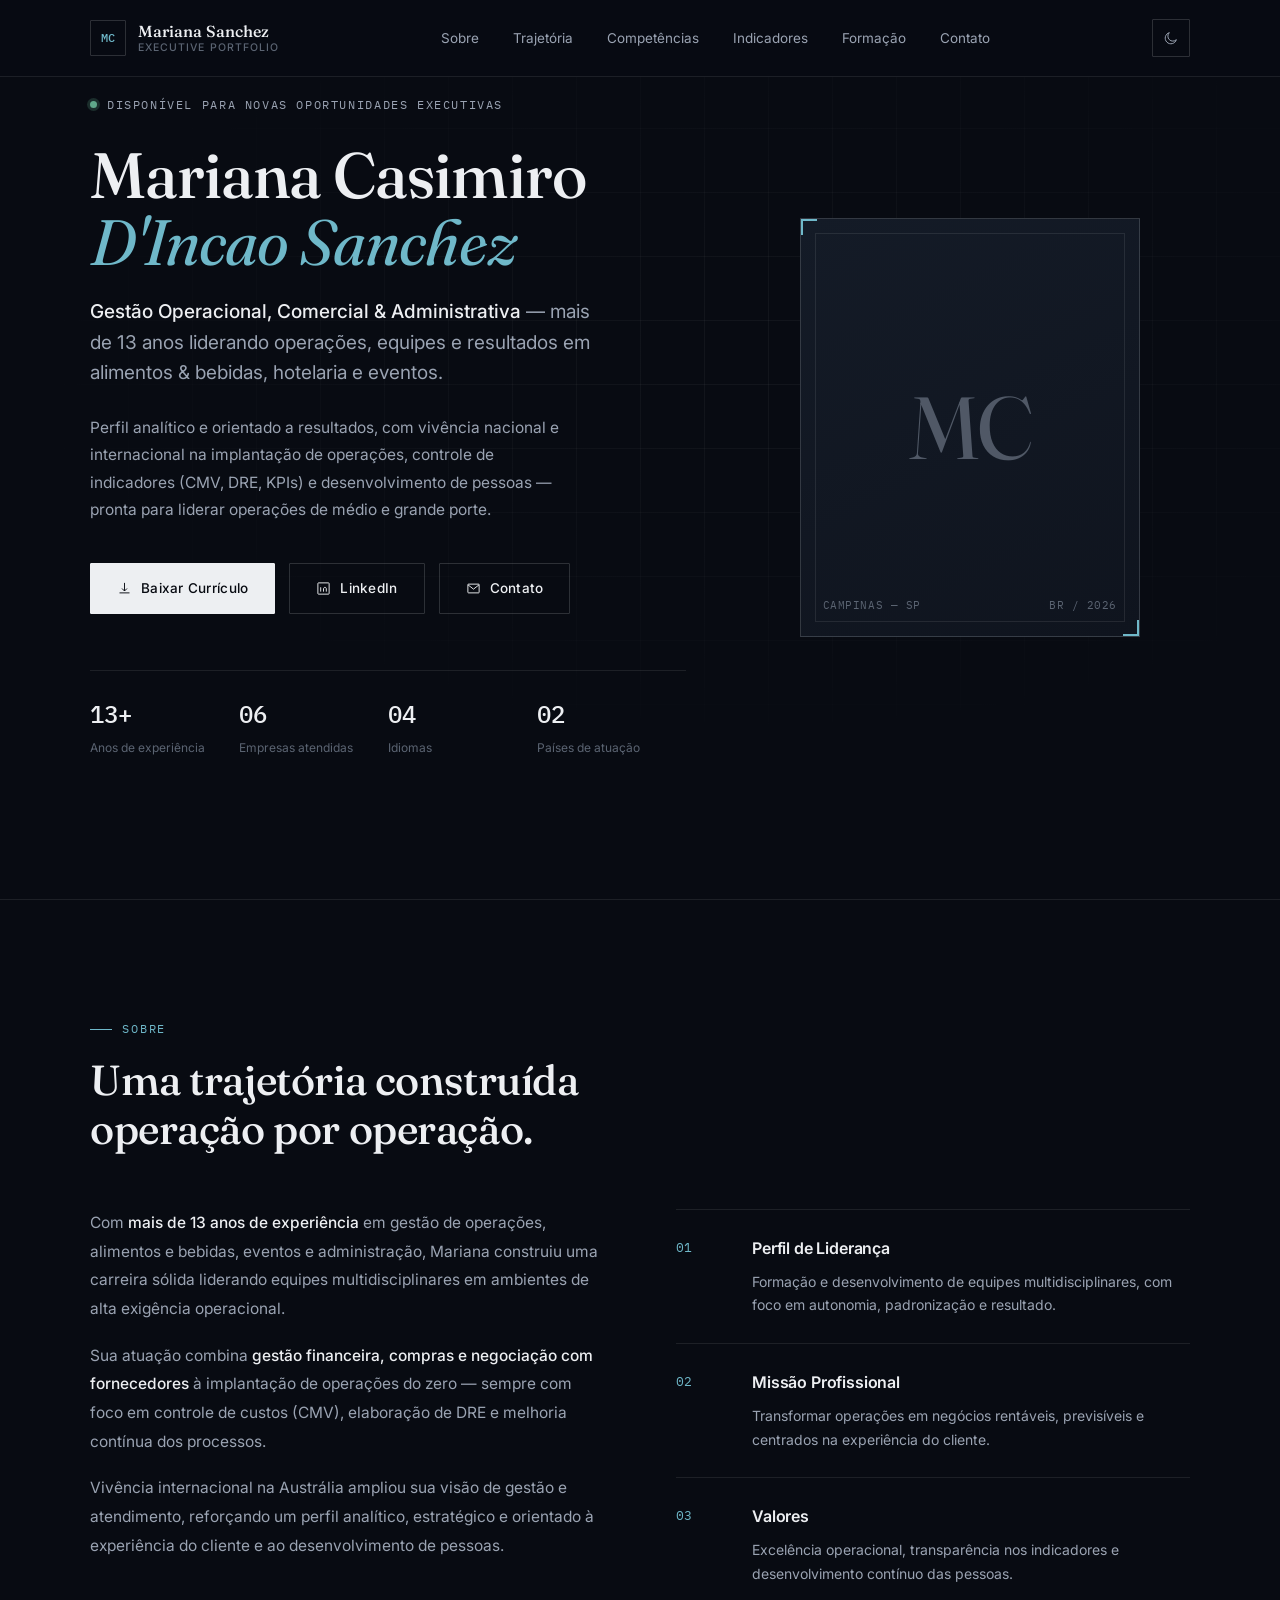
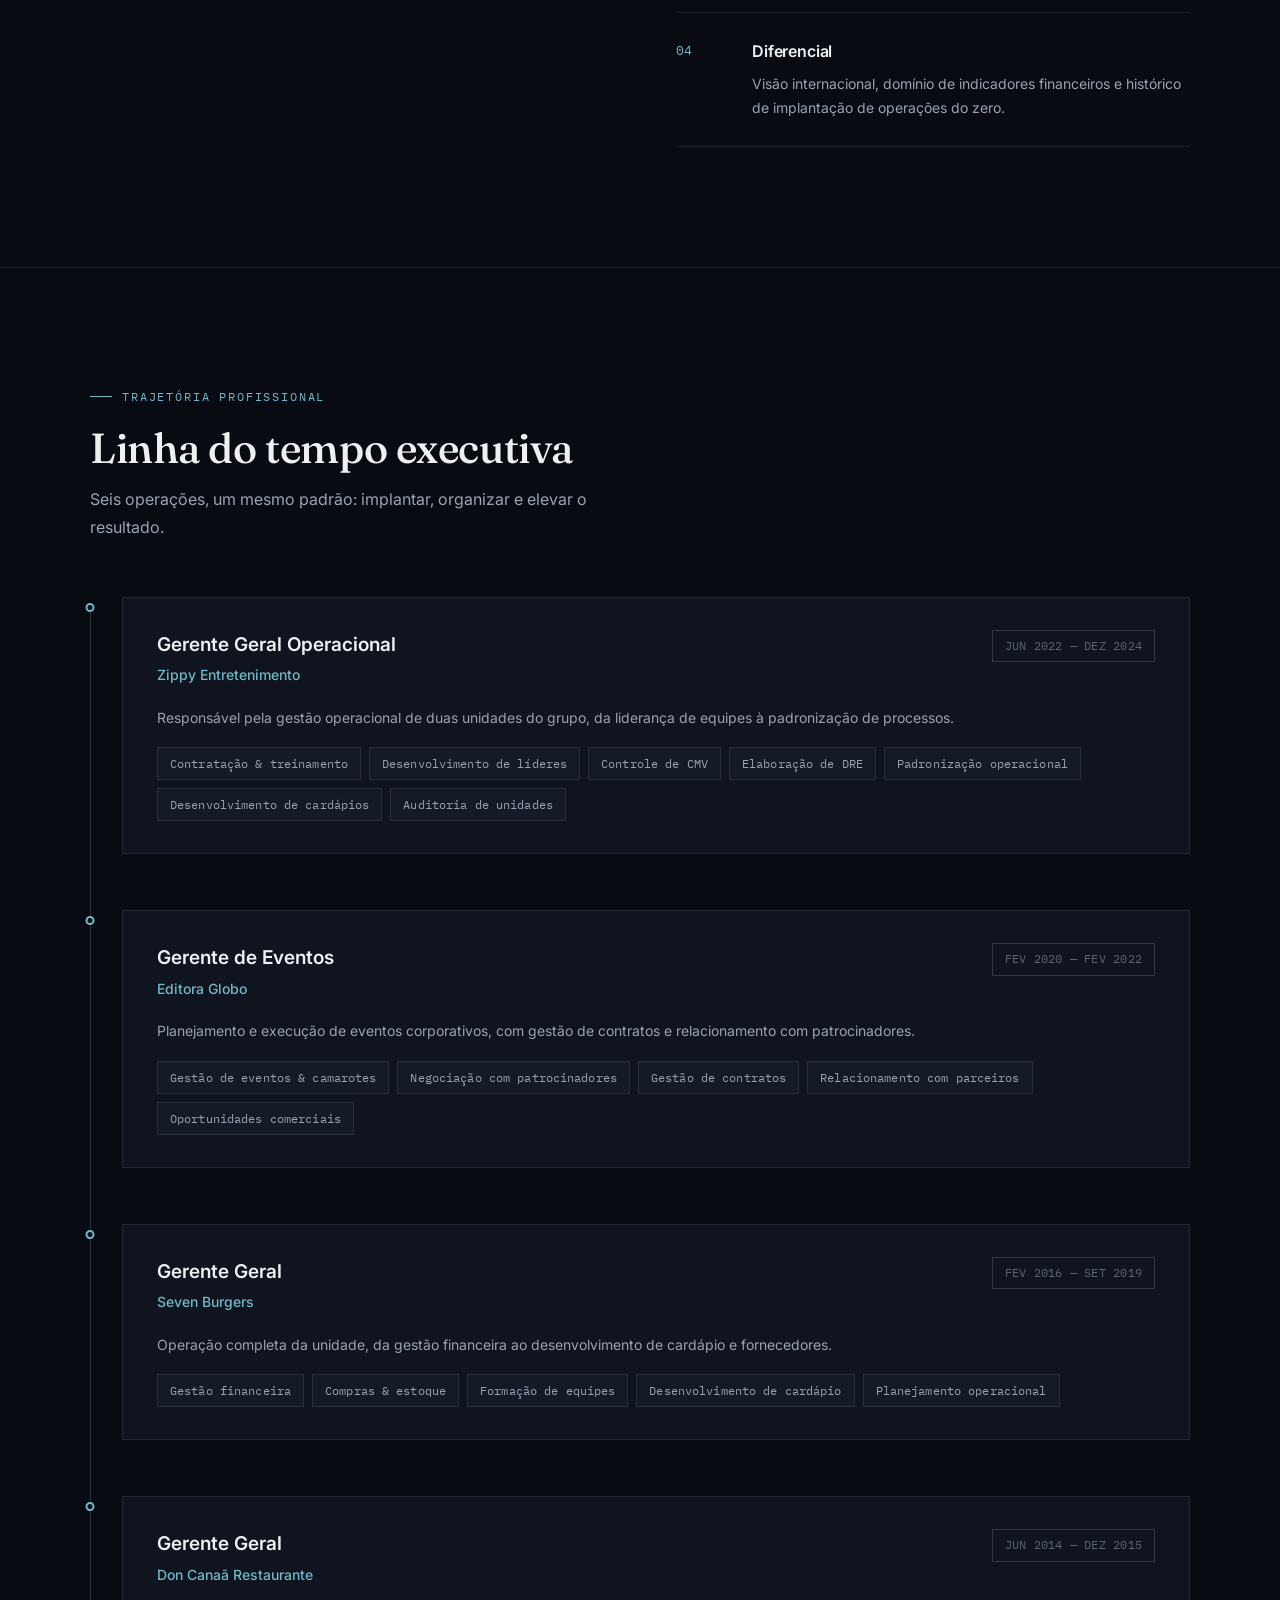
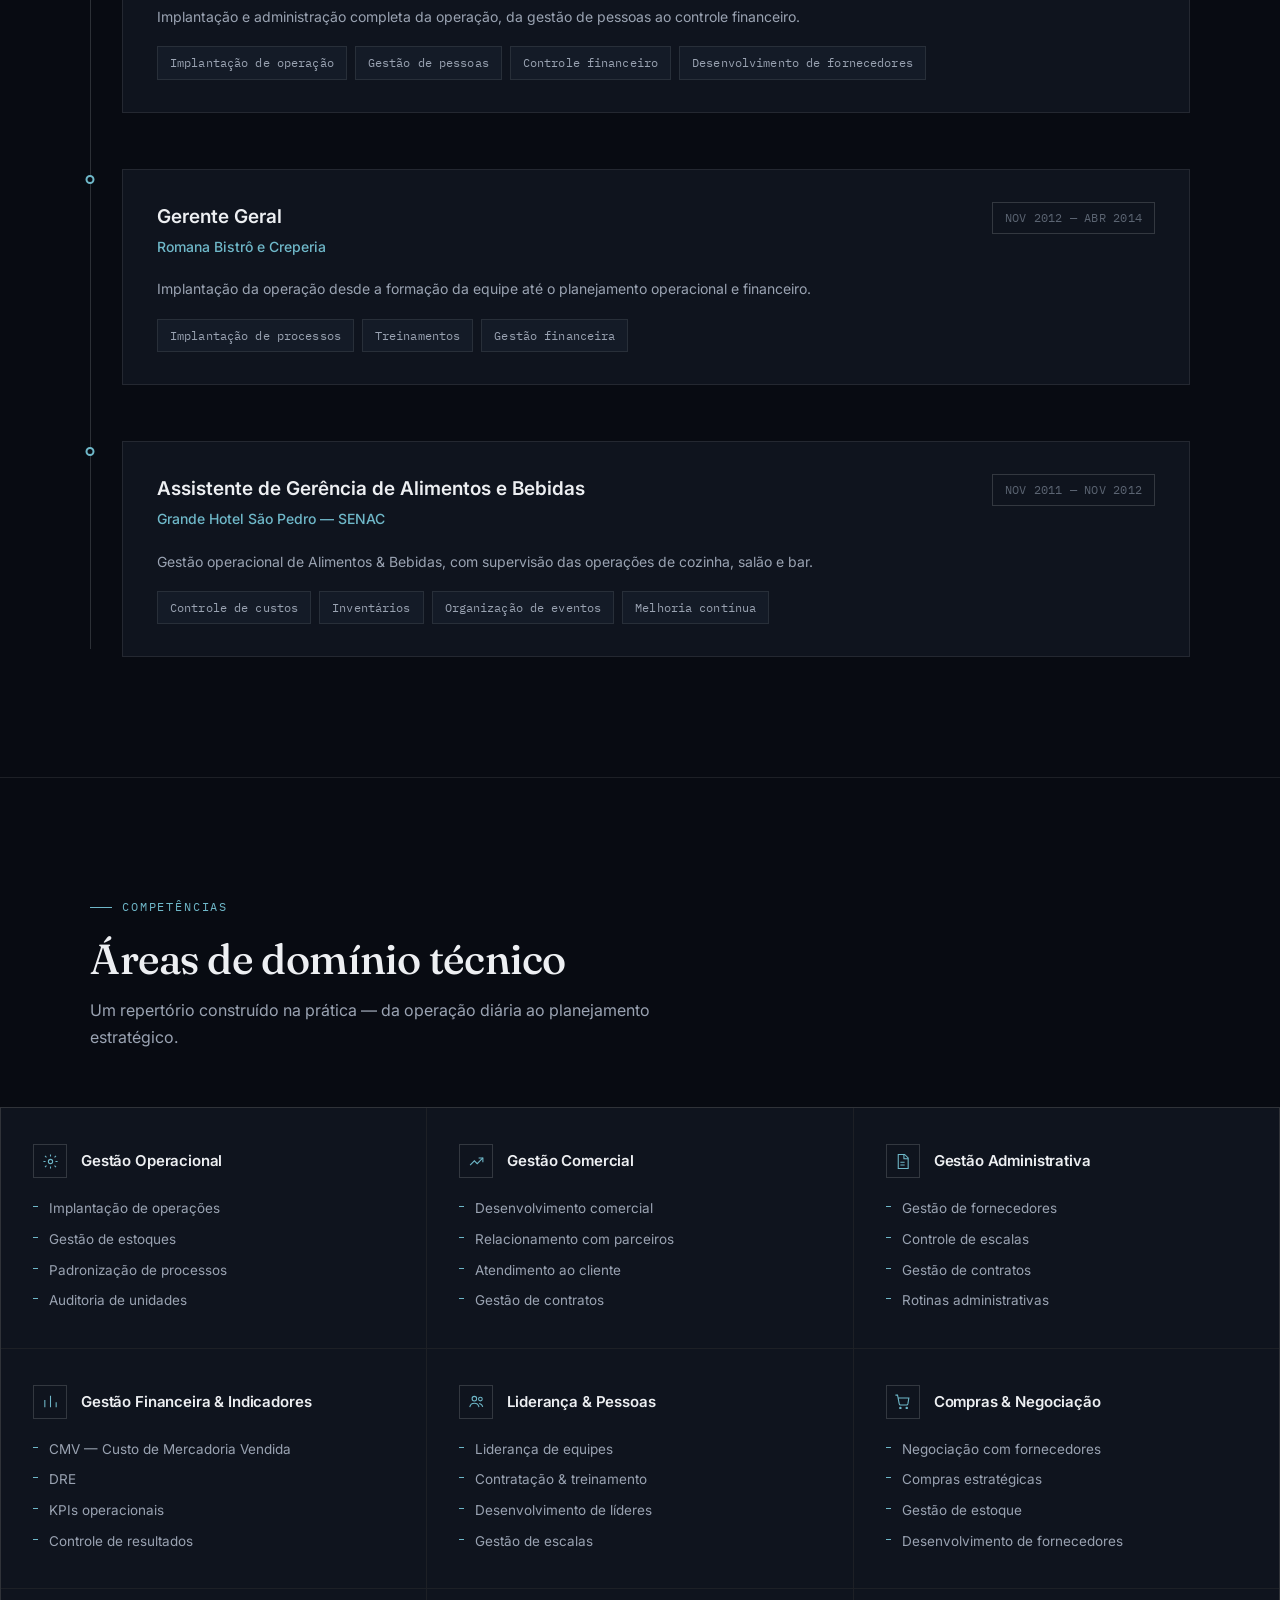
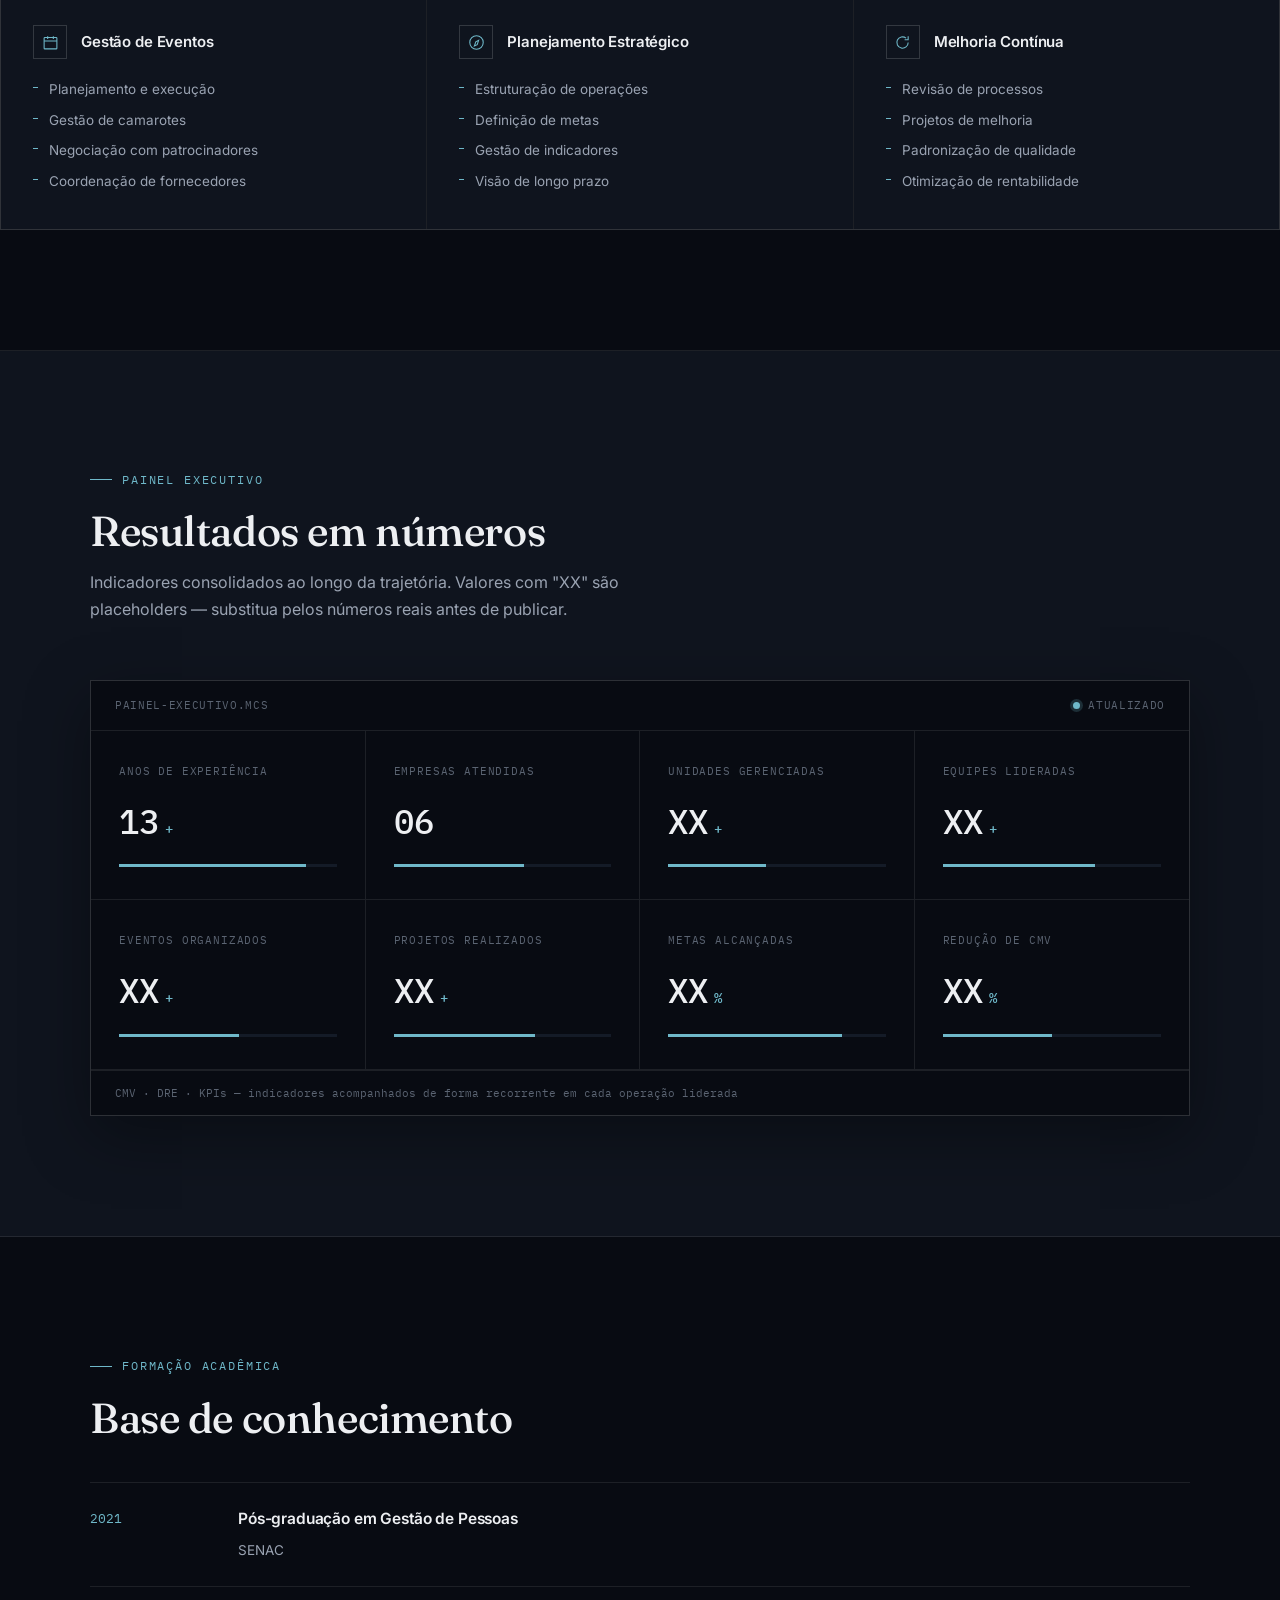
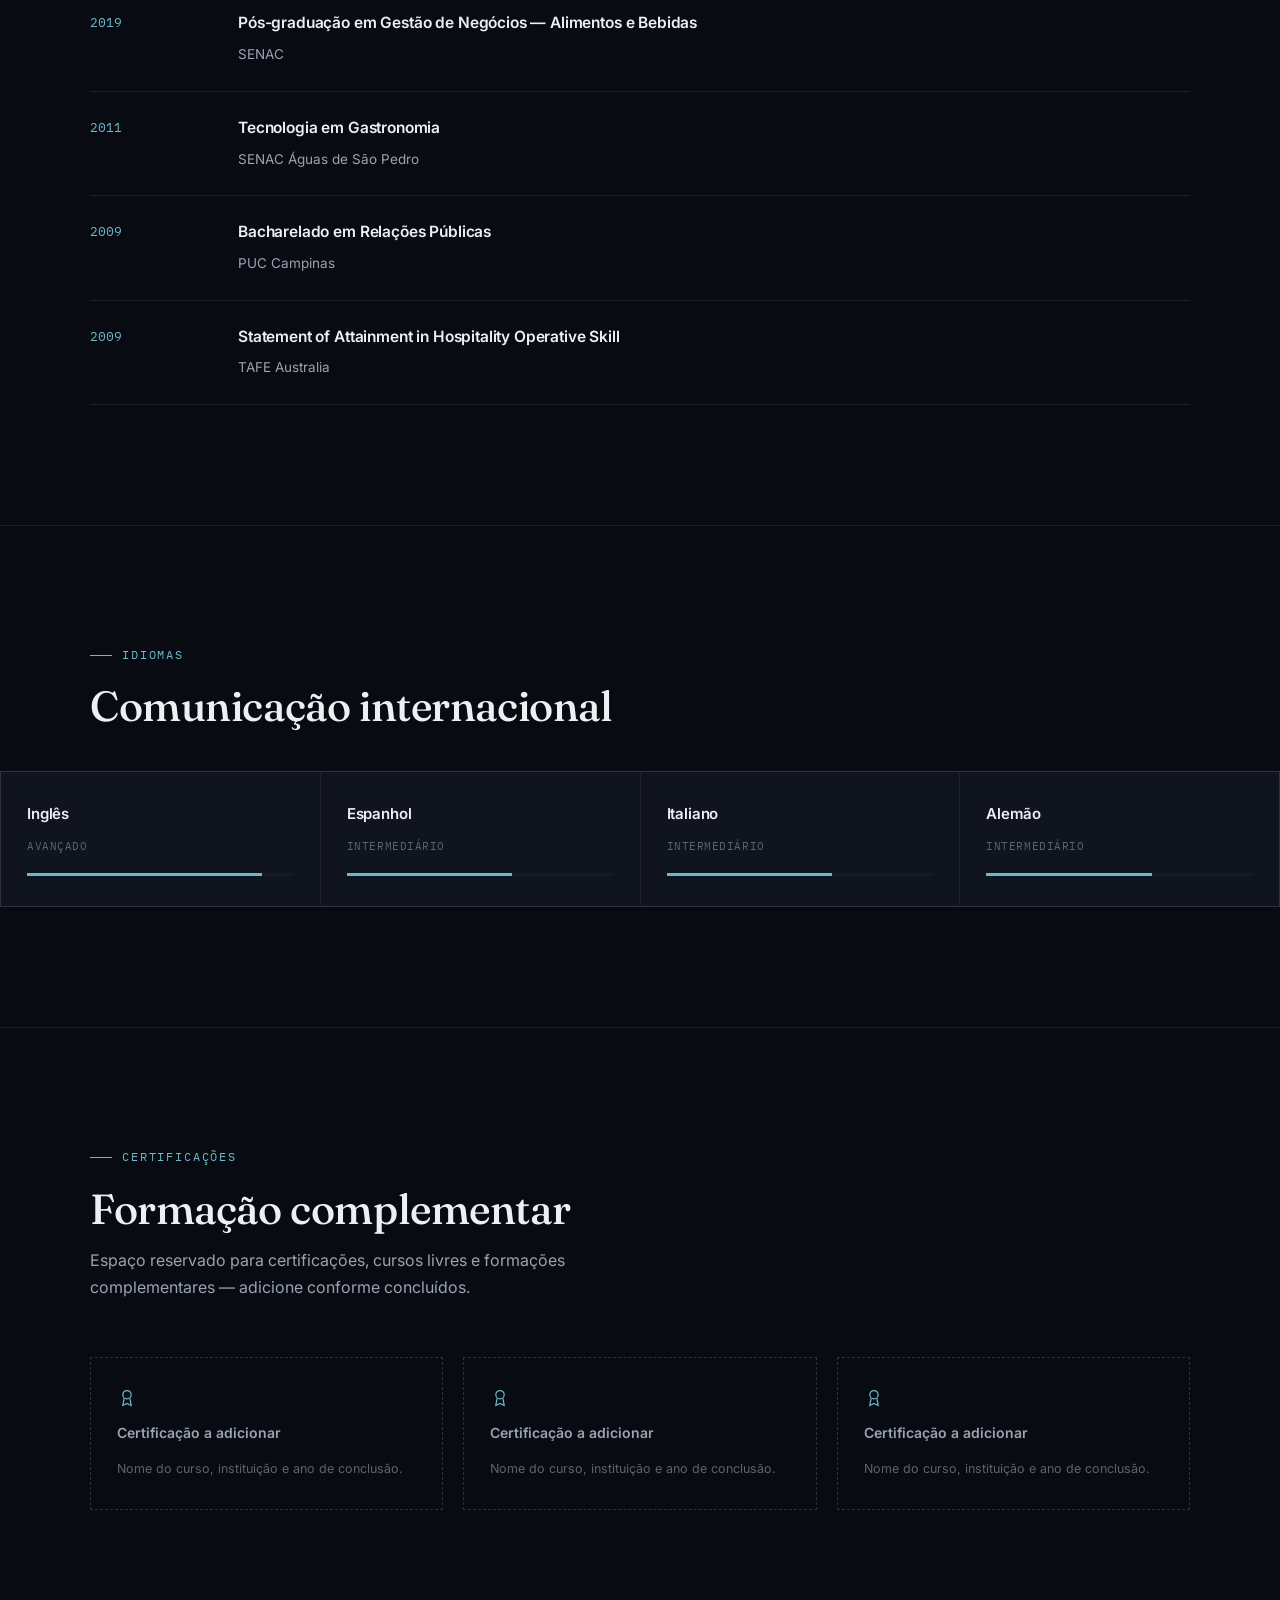
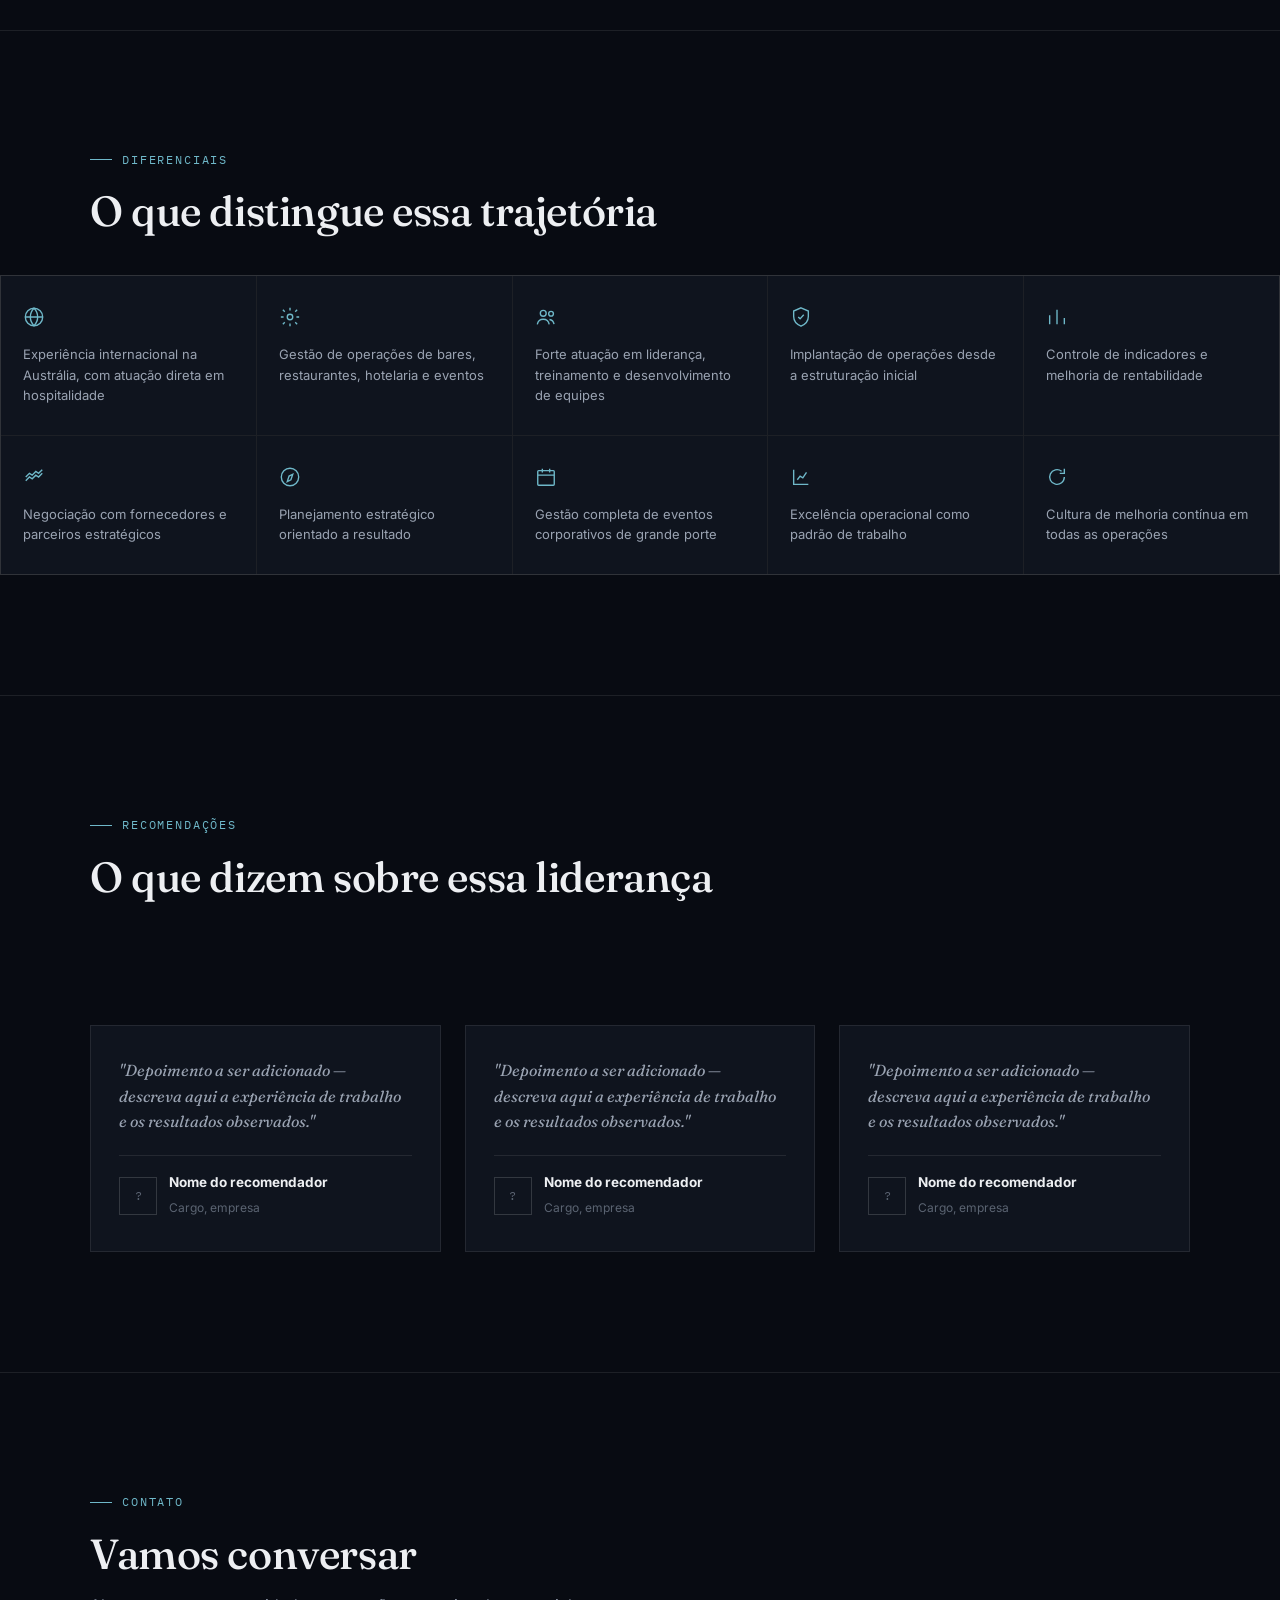
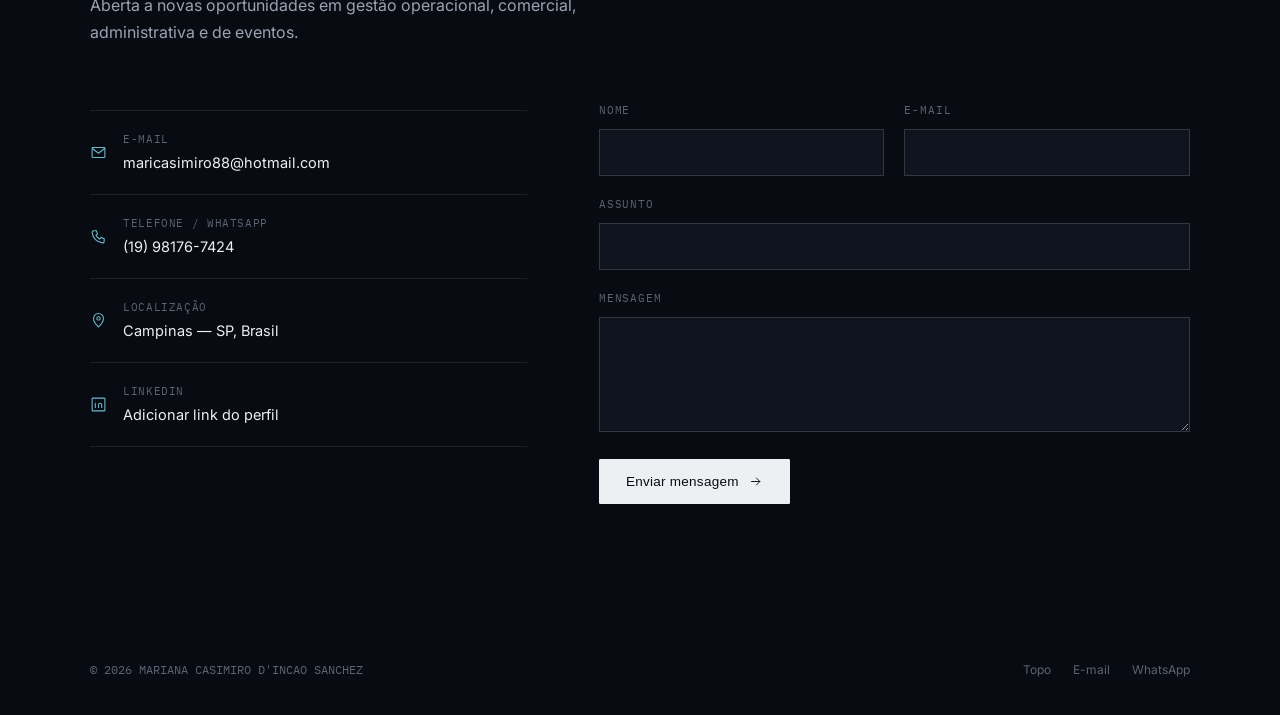
==== index.html @ 588a9f9f "Separate portfolio assets and improve mobile layout" ====
<!DOCTYPE html>
<html lang="pt-BR">
<head>
<meta charset="UTF-8">
<meta name="viewport" content="width=device-width, initial-scale=1.0">
<title>Mariana Casimiro D'Incao Sanchez — Gestão Operacional &amp; Estratégica</title>
<meta name="description" content="Portfólio executivo de Mariana Casimiro D'Incao Sanchez — 13+ anos em gestão operacional, comercial, administrativa e de eventos.">
<link rel="preconnect" href="https://fonts.googleapis.com">
<link rel="preconnect" href="https://fonts.gstatic.com" crossorigin>
<link href="https://fonts.googleapis.com/css2?family=Fraunces:opsz,wght@9..144,300;9..144,400;9..144,500;9..144,600&family=Inter:wght@300;400;500;600;700&family=IBM+Plex+Mono:wght@400;500&display=swap" rel="stylesheet">
<link rel="stylesheet" href="styles.css">
</head>
<body>
<svg width="0" height="0" style="position:absolute" aria-hidden="true" focusable="false">
<defs>
  <symbol id="ic-ops" viewBox="0 0 24 24" fill="none" stroke="currentColor" stroke-width="1.5"><circle cx="12" cy="12" r="3"/><path d="M12 2v3M12 19v3M4.2 4.2l2.1 2.1M17.7 17.7l2.1 2.1M2 12h3M19 12h3M4.2 19.8l2.1-2.1M17.7 6.3l2.1-2.1"/></symbol>
  <symbol id="ic-trend" viewBox="0 0 24 24" fill="none" stroke="currentColor" stroke-width="1.5"><path d="M3 17l6-6 4 4 8-8"/><path d="M15 7h6v6"/></symbol>
  <symbol id="ic-doc" viewBox="0 0 24 24" fill="none" stroke="currentColor" stroke-width="1.5"><path d="M6 2h9l5 5v15H6z"/><path d="M14 2v6h6M9 13h6M9 17h6"/></symbol>
  <symbol id="ic-bar" viewBox="0 0 24 24" fill="none" stroke="currentColor" stroke-width="1.5"><path d="M4 20V10M12 20V4M20 20v-7"/></symbol>
  <symbol id="ic-users" viewBox="0 0 24 24" fill="none" stroke="currentColor" stroke-width="1.5"><circle cx="9" cy="8" r="3.2"/><path d="M2.5 20c.7-3.6 3.2-5.5 6.5-5.5s5.8 1.9 6.5 5.5"/><circle cx="17.5" cy="8.5" r="2.6"/><path d="M15.8 14.7c2.6.4 4.4 2.1 5 5"/></symbol>
  <symbol id="ic-growth" viewBox="0 0 24 24" fill="none" stroke="currentColor" stroke-width="1.5"><path d="M4 4v16h16"/><path d="M8 15l3-4 3 2 4-6"/></symbol>
  <symbol id="ic-cart" viewBox="0 0 24 24" fill="none" stroke="currentColor" stroke-width="1.5"><circle cx="9" cy="21" r="1"/><circle cx="18" cy="21" r="1"/><path d="M2 3h3l2.4 12.4a2 2 0 0 0 2 1.6h8.2a2 2 0 0 0 2-1.6L21 7H6"/></symbol>
  <symbol id="ic-shake" viewBox="0 0 24 24" fill="none" stroke="currentColor" stroke-width="1.5"><path d="M3 12l4-4 3 2 4-4 3 2 4-4"/><path d="M3 16l4-4 3 2 4-4 3 2 4-4"/></symbol>
  <symbol id="ic-calendar" viewBox="0 0 24 24" fill="none" stroke="currentColor" stroke-width="1.5"><rect x="3" y="5" width="18" height="16" rx="1"/><path d="M8 3v4M16 3v4M3 10h18"/></symbol>
  <symbol id="ic-compass" viewBox="0 0 24 24" fill="none" stroke="currentColor" stroke-width="1.5"><circle cx="12" cy="12" r="9.5"/><path d="M15 9l-2 6-4 2 2-6z"/></symbol>
  <symbol id="ic-loop" viewBox="0 0 24 24" fill="none" stroke="currentColor" stroke-width="1.5"><path d="M20 12a8 8 0 1 1-3-6.2"/><path d="M20 3v5h-5"/></symbol>
  <symbol id="ic-globe" viewBox="0 0 24 24" fill="none" stroke="currentColor" stroke-width="1.5"><circle cx="12" cy="12" r="9.5"/><path d="M2.5 12h19M12 2.5c2.6 2.7 4 6 4 9.5s-1.4 6.8-4 9.5c-2.6-2.7-4-6-4-9.5s1.4-6.8 4-9.5z"/></symbol>
  <symbol id="ic-shield" viewBox="0 0 24 24" fill="none" stroke="currentColor" stroke-width="1.5"><path d="M12 2l8 3.5v6c0 5-3.4 8.6-8 10.5-4.6-1.9-8-5.5-8-10.5v-6z"/><path d="M9 12l2 2 4-4.5"/></symbol>
  <symbol id="ic-mail" viewBox="0 0 24 24" fill="none" stroke="currentColor" stroke-width="1.5"><rect x="3" y="5" width="18" height="14" rx="1"/><path d="M3 6l9 7 9-7"/></symbol>
  <symbol id="ic-phone" viewBox="0 0 24 24" fill="none" stroke="currentColor" stroke-width="1.5"><path d="M5 4h4l1.6 4.5-2.2 1.8a12 12 0 0 0 5.3 5.3l1.8-2.2L20 15v4a2 2 0 0 1-2.2 2C10 20.4 3.6 14 3 6.2A2 2 0 0 1 5 4z"/></symbol>
  <symbol id="ic-pin" viewBox="0 0 24 24" fill="none" stroke="currentColor" stroke-width="1.5"><path d="M12 21s7-6.6 7-12a7 7 0 0 0-14 0c0 5.4 7 12 7 12z"/><circle cx="12" cy="9" r="2.4"/></symbol>
  <symbol id="ic-linkedin" viewBox="0 0 24 24" fill="none" stroke="currentColor" stroke-width="1.5"><rect x="3" y="3" width="18" height="18" rx="1"/><path d="M7.5 10v7M7.5 7.2v.1M12 17v-4.2c0-1.6 1-2.6 2.4-2.6s2.1 1 2.1 2.6V17"/></symbol>
  <symbol id="ic-cv" viewBox="0 0 24 24" fill="none" stroke="currentColor" stroke-width="1.5"><path d="M12 3v13M12 16l-4-4M12 16l4-4"/><path d="M4 19h16"/></symbol>
  <symbol id="ic-arrow" viewBox="0 0 24 24" fill="none" stroke="currentColor" stroke-width="1.5"><path d="M5 12h14M13 6l6 6-6 6"/></symbol>
  <symbol id="ic-sun" viewBox="0 0 24 24" fill="none" stroke="currentColor" stroke-width="1.5"><circle cx="12" cy="12" r="4"/><path d="M12 2v2M12 20v2M4.2 4.2l1.4 1.4M18.4 18.4l1.4 1.4M2 12h2M20 12h2M4.2 19.8l1.4-1.4M18.4 5.6l1.4-1.4"/></symbol>
  <symbol id="ic-moon" viewBox="0 0 24 24" fill="none" stroke="currentColor" stroke-width="1.5"><path d="M20 14.5A8.5 8.5 0 1 1 9.5 4a7 7 0 0 0 10.5 10.5z"/></symbol>
  <symbol id="ic-menu" viewBox="0 0 24 24" fill="none" stroke="currentColor" stroke-width="1.5"><path d="M4 7h16M4 12h16M4 17h16"/></symbol>
  <symbol id="ic-x" viewBox="0 0 24 24" fill="none" stroke="currentColor" stroke-width="1.5"><path d="M6 6l12 12M18 6L6 18"/></symbol>
  <symbol id="ic-award" viewBox="0 0 24 24" fill="none" stroke="currentColor" stroke-width="1.5"><circle cx="12" cy="8" r="5"/><path d="M8.5 12.5L7 21l5-2.5 5 2.5-1.5-8.5"/></symbol>
</defs>
</svg>

<header>
  <nav class="wrap">
    <a href="#hero" class="brand">
      <span class="brand-mark">MC</span>
      <span class="brand-name">Mariana Sanchez<small>Executive Portfolio</small></span>
    </a>
    <ul class="navlinks">
      <li><a href="#sobre">Sobre</a></li>
      <li><a href="#trajetoria">Trajetória</a></li>
      <li><a href="#competencias">Competências</a></li>
      <li><a href="#indicadores">Indicadores</a></li>
      <li><a href="#formacao">Formação</a></li>
      <li><a href="#contato">Contato</a></li>
    </ul>
    <div class="nav-actions">
      <button class="theme-toggle" id="themeToggle" aria-label="Alternar tema claro/escuro">
        <svg class="icon-moon"><use href="#ic-moon"></use></svg>
        <svg class="icon-sun"><use href="#ic-sun"></use></svg>
      </button>
      <button class="menu-btn" id="menuBtn" aria-label="Abrir menu" aria-expanded="false" aria-controls="mobilePanel">
        <svg style="width:16px;height:16px"><use href="#ic-menu" id="menuIcon"></use></svg>
      </button>
    </div>
  </nav>
  <div class="mobile-panel" id="mobilePanel">
    <a href="#sobre">Sobre</a>
    <a href="#trajetoria">Trajetória</a>
    <a href="#competencias">Competências</a>
    <a href="#indicadores">Indicadores</a>
    <a href="#formacao">Formação</a>
    <a href="#idiomas">Idiomas</a>
    <a href="#diferenciais">Diferenciais</a>
    <a href="#contato">Contato</a>
  </div>
</header>

<section class="hero" id="hero">
  <div class="hero-grid"></div>
  <div class="wrap hero-inner">
    <div class="hero-copy">
      <div class="hero-kicker"><span class="status-dot"></span><span>Disponível para novas oportunidades executivas</span></div>
      <h1>Mariana Casimiro<br><em>D'Incao Sanchez</em></h1>
      <p class="hero-role">
        <strong>Gestão Operacional, Comercial &amp; Administrativa</strong> — mais de 13 anos liderando operações, equipes e resultados em alimentos &amp; bebidas, hotelaria e eventos.
      </p>
      <p class="hero-summary">
        Perfil analítico e orientado a resultados, com vivência nacional e internacional na implantação de operações, controle de indicadores (CMV, DRE, KPIs) e desenvolvimento de pessoas — pronta para liderar operações de médio e grande porte.
      </p>
      <div class="cta-row">
        <a href="#contato" class="btn btn-primary"><svg><use href="#ic-cv"></use></svg>Baixar Currículo</a>
        <a href="#" target="_blank" rel="noopener" class="btn btn-ghost"><svg><use href="#ic-linkedin"></use></svg>LinkedIn</a>
        <a href="#contato" class="btn btn-ghost"><svg><use href="#ic-mail"></use></svg>Contato</a>
      </div>
      <div class="hero-stats">
        <div class="hero-stat"><b>13+</b><span>Anos de experiência</span></div>
        <div class="hero-stat"><b>06</b><span>Empresas atendidas</span></div>
        <div class="hero-stat"><b>04</b><span>Idiomas</span></div>
        <div class="hero-stat"><b>02</b><span>Países de atuação</span></div>
      </div>
    </div>
    <div class="hero-visual">
      <div class="avatar-frame">
        <div class="avatar-corner tl"></div>
        <div class="avatar-corner br"></div>
        <span class="avatar-mono">MC</span>
        <div class="avatar-tag"><span>Campinas — SP</span><span>BR / 2026</span></div>
      </div>
    </div>
  </div>
</section>

<section id="sobre">
  <div class="wrap">
    <div class="eyebrow">Sobre</div>
    <h2 class="section-title reveal">Uma trajetória construída<br>operação por operação.</h2>
    <div class="about-grid section-offset">
      <div class="about-text reveal">
        <p>Com <strong>mais de 13 anos de experiência</strong> em gestão de operações, alimentos e bebidas, eventos e administração, Mariana construiu uma carreira sólida liderando equipes multidisciplinares em ambientes de alta exigência operacional.</p>
        <p>Sua atuação combina <strong>gestão financeira, compras e negociação com fornecedores</strong> à implantação de operações do zero — sempre com foco em controle de custos (CMV), elaboração de DRE e melhoria contínua dos processos.</p>
        <p>Vivência internacional na Austrália ampliou sua visão de gestão e atendimento, reforçando um perfil analítico, estratégico e orientado à experiência do cliente e ao desenvolvimento de pessoas.</p>
      </div>
      <div class="pillars">
        <div class="pillar">
          <span class="pillar-idx">01</span>
          <div><h4>Perfil de Liderança</h4><p>Formação e desenvolvimento de equipes multidisciplinares, com foco em autonomia, padronização e resultado.</p></div>
        </div>
        <div class="pillar">
          <span class="pillar-idx">02</span>
          <div><h4>Missão Profissional</h4><p>Transformar operações em negócios rentáveis, previsíveis e centrados na experiência do cliente.</p></div>
        </div>
        <div class="pillar">
          <span class="pillar-idx">03</span>
          <div><h4>Valores</h4><p>Excelência operacional, transparência nos indicadores e desenvolvimento contínuo das pessoas.</p></div>
        </div>
        <div class="pillar">
          <span class="pillar-idx">04</span>
          <div><h4>Diferencial</h4><p>Visão internacional, domínio de indicadores financeiros e histórico de implantação de operações do zero.</p></div>
        </div>
      </div>
    </div>
  </div>
</section>

<section id="trajetoria" class="timeline">
  <div class="wrap">
    <div class="eyebrow">Trajetória Profissional</div>
    <h2 class="section-title reveal">Linha do tempo executiva</h2>
    <p class="section-sub reveal">Seis operações, um mesmo padrão: implantar, organizar e elevar o resultado.</p>

    <div class="timeline-track">
      <div class="tl-item reveal">
        <span class="tl-dot"></span>
        <div class="tl-card">
          <div class="tl-head">
            <div><div class="tl-role">Gerente Geral Operacional</div><div class="tl-company">Zippy Entretenimento</div></div>
            <span class="tl-period">JUN 2022 — DEZ 2024</span>
          </div>
          <p class="tl-desc">Responsável pela gestão operacional de duas unidades do grupo, da liderança de equipes à padronização de processos.</p>
          <div class="tl-tags">
            <span class="tl-tag">Contratação &amp; treinamento</span>
            <span class="tl-tag">Desenvolvimento de líderes</span>
            <span class="tl-tag">Controle de CMV</span>
            <span class="tl-tag">Elaboração de DRE</span>
            <span class="tl-tag">Padronização operacional</span>
            <span class="tl-tag">Desenvolvimento de cardápios</span>
            <span class="tl-tag">Auditoria de unidades</span>
          </div>
        </div>
      </div>

      <div class="tl-item reveal">
        <span class="tl-dot"></span>
        <div class="tl-card">
          <div class="tl-head">
            <div><div class="tl-role">Gerente de Eventos</div><div class="tl-company">Editora Globo</div></div>
            <span class="tl-period">FEV 2020 — FEV 2022</span>
          </div>
          <p class="tl-desc">Planejamento e execução de eventos corporativos, com gestão de contratos e relacionamento com patrocinadores.</p>
          <div class="tl-tags">
            <span class="tl-tag">Gestão de eventos &amp; camarotes</span>
            <span class="tl-tag">Negociação com patrocinadores</span>
            <span class="tl-tag">Gestão de contratos</span>
            <span class="tl-tag">Relacionamento com parceiros</span>
            <span class="tl-tag">Oportunidades comerciais</span>
          </div>
        </div>
      </div>

      <div class="tl-item reveal">
        <span class="tl-dot"></span>
        <div class="tl-card">
          <div class="tl-head">
            <div><div class="tl-role">Gerente Geral</div><div class="tl-company">Seven Burgers</div></div>
            <span class="tl-period">FEV 2016 — SET 2019</span>
          </div>
          <p class="tl-desc">Operação completa da unidade, da gestão financeira ao desenvolvimento de cardápio e fornecedores.</p>
          <div class="tl-tags">
            <span class="tl-tag">Gestão financeira</span>
            <span class="tl-tag">Compras &amp; estoque</span>
            <span class="tl-tag">Formação de equipes</span>
            <span class="tl-tag">Desenvolvimento de cardápio</span>
            <span class="tl-tag">Planejamento operacional</span>
          </div>
        </div>
      </div>

      <div class="tl-item reveal">
        <span class="tl-dot"></span>
        <div class="tl-card">
          <div class="tl-head">
            <div><div class="tl-role">Gerente Geral</div><div class="tl-company">Don Canaã Restaurante</div></div>
            <span class="tl-period">JUN 2014 — DEZ 2015</span>
          </div>
          <p class="tl-desc">Implantação e administração completa da operação, da gestão de pessoas ao controle financeiro.</p>
          <div class="tl-tags">
            <span class="tl-tag">Implantação de operação</span>
            <span class="tl-tag">Gestão de pessoas</span>
            <span class="tl-tag">Controle financeiro</span>
            <span class="tl-tag">Desenvolvimento de fornecedores</span>
          </div>
        </div>
      </div>

      <div class="tl-item reveal">
        <span class="tl-dot"></span>
        <div class="tl-card">
          <div class="tl-head">
            <div><div class="tl-role">Gerente Geral</div><div class="tl-company">Romana Bistrô e Creperia</div></div>
            <span class="tl-period">NOV 2012 — ABR 2014</span>
          </div>
          <p class="tl-desc">Implantação da operação desde a formação da equipe até o planejamento operacional e financeiro.</p>
          <div class="tl-tags">
            <span class="tl-tag">Implantação de processos</span>
            <span class="tl-tag">Treinamentos</span>
            <span class="tl-tag">Gestão financeira</span>
          </div>
        </div>
      </div>

      <div class="tl-item reveal">
        <span class="tl-dot"></span>
        <div class="tl-card">
          <div class="tl-head">
            <div><div class="tl-role">Assistente de Gerência de Alimentos e Bebidas</div><div class="tl-company">Grande Hotel São Pedro — SENAC</div></div>
            <span class="tl-period">NOV 2011 — NOV 2012</span>
          </div>
          <p class="tl-desc">Gestão operacional de Alimentos &amp; Bebidas, com supervisão das operações de cozinha, salão e bar.</p>
          <div class="tl-tags">
            <span class="tl-tag">Controle de custos</span>
            <span class="tl-tag">Inventários</span>
            <span class="tl-tag">Organização de eventos</span>
            <span class="tl-tag">Melhoria contínua</span>
          </div>
        </div>
      </div>
    </div>
  </div>
</section>

<section id="competencias">
  <div class="wrap">
    <div class="eyebrow">Competências</div>
    <h2 class="section-title reveal">Áreas de domínio técnico</h2>
    <p class="section-sub reveal">Um repertório construído na prática — da operação diária ao planejamento estratégico.</p>
  </div>
  <div class="comp-grid">
    <div class="comp-cat reveal"><div class="comp-cat-head"><span class="comp-icon"><svg><use href="#ic-ops"></use></svg></span><h4>Gestão Operacional</h4></div><ul class="comp-list"><li>Implantação de operações</li><li>Gestão de estoques</li><li>Padronização de processos</li><li>Auditoria de unidades</li></ul></div>
    <div class="comp-cat reveal"><div class="comp-cat-head"><span class="comp-icon"><svg><use href="#ic-trend"></use></svg></span><h4>Gestão Comercial</h4></div><ul class="comp-list"><li>Desenvolvimento comercial</li><li>Relacionamento com parceiros</li><li>Atendimento ao cliente</li><li>Gestão de contratos</li></ul></div>
    <div class="comp-cat reveal"><div class="comp-cat-head"><span class="comp-icon"><svg><use href="#ic-doc"></use></svg></span><h4>Gestão Administrativa</h4></div><ul class="comp-list"><li>Gestão de fornecedores</li><li>Controle de escalas</li><li>Gestão de contratos</li><li>Rotinas administrativas</li></ul></div>
    <div class="comp-cat reveal"><div class="comp-cat-head"><span class="comp-icon"><svg><use href="#ic-bar"></use></svg></span><h4>Gestão Financeira &amp; Indicadores</h4></div><ul class="comp-list"><li>CMV — Custo de Mercadoria Vendida</li><li>DRE</li><li>KPIs operacionais</li><li>Controle de resultados</li></ul></div>
    <div class="comp-cat reveal"><div class="comp-cat-head"><span class="comp-icon"><svg><use href="#ic-users"></use></svg></span><h4>Liderança &amp; Pessoas</h4></div><ul class="comp-list"><li>Liderança de equipes</li><li>Contratação &amp; treinamento</li><li>Desenvolvimento de líderes</li><li>Gestão de escalas</li></ul></div>
    <div class="comp-cat reveal"><div class="comp-cat-head"><span class="comp-icon"><svg><use href="#ic-cart"></use></svg></span><h4>Compras &amp; Negociação</h4></div><ul class="comp-list"><li>Negociação com fornecedores</li><li>Compras estratégicas</li><li>Gestão de estoque</li><li>Desenvolvimento de fornecedores</li></ul></div>
    <div class="comp-cat reveal"><div class="comp-cat-head"><span class="comp-icon"><svg><use href="#ic-calendar"></use></svg></span><h4>Gestão de Eventos</h4></div><ul class="comp-list"><li>Planejamento e execução</li><li>Gestão de camarotes</li><li>Negociação com patrocinadores</li><li>Coordenação de fornecedores</li></ul></div>
    <div class="comp-cat reveal"><div class="comp-cat-head"><span class="comp-icon"><svg><use href="#ic-compass"></use></svg></span><h4>Planejamento Estratégico</h4></div><ul class="comp-list"><li>Estruturação de operações</li><li>Definição de metas</li><li>Gestão de indicadores</li><li>Visão de longo prazo</li></ul></div>
    <div class="comp-cat reveal"><div class="comp-cat-head"><span class="comp-icon"><svg><use href="#ic-loop"></use></svg></span><h4>Melhoria Contínua</h4></div><ul class="comp-list"><li>Revisão de processos</li><li>Projetos de melhoria</li><li>Padronização de qualidade</li><li>Otimização de rentabilidade</li></ul></div>
  </div>
</section>

<section id="indicadores" class="dash-section">
  <div class="wrap">
    <div class="eyebrow">Painel Executivo</div>
    <h2 class="section-title reveal">Resultados em números</h2>
    <p class="section-sub reveal">Indicadores consolidados ao longo da trajetória. Valores com "XX" são placeholders — substitua pelos números reais antes de publicar.</p>

    <div class="console reveal">
      <div class="console-bar">
        <span>painel-executivo.mcs</span>
        <span class="console-live"><span class="status-dot"></span>atualizado</span>
      </div>
      <div class="kpi-grid">
        <div class="kpi"><div class="kpi-label">Anos de experiência</div><div class="kpi-value">13<span>+</span></div><div class="kpi-bar"><i style="width:86%"></i></div></div>
        <div class="kpi"><div class="kpi-label">Empresas atendidas</div><div class="kpi-value">06</div><div class="kpi-bar"><i style="width:60%"></i></div></div>
        <div class="kpi"><div class="kpi-label">Unidades gerenciadas</div><div class="kpi-value">XX<span>+</span></div><div class="kpi-bar"><i style="width:45%"></i></div></div>
        <div class="kpi"><div class="kpi-label">Equipes lideradas</div><div class="kpi-value">XX<span>+</span></div><div class="kpi-bar"><i style="width:70%"></i></div></div>
        <div class="kpi"><div class="kpi-label">Eventos organizados</div><div class="kpi-value">XX<span>+</span></div><div class="kpi-bar"><i style="width:55%"></i></div></div>
        <div class="kpi"><div class="kpi-label">Projetos realizados</div><div class="kpi-value">XX<span>+</span></div><div class="kpi-bar"><i style="width:65%"></i></div></div>
        <div class="kpi"><div class="kpi-label">Metas alcançadas</div><div class="kpi-value">XX<span>%</span></div><div class="kpi-bar"><i style="width:80%"></i></div></div>
        <div class="kpi"><div class="kpi-label">Redução de CMV</div><div class="kpi-value">XX<span>%</span></div><div class="kpi-bar"><i style="width:50%"></i></div></div>
      </div>
      <div class="console-foot">CMV · DRE · KPIs — indicadores acompanhados de forma recorrente em cada operação liderada</div>
    </div>
  </div>
</section>

<section id="formacao">
  <div class="wrap">
    <div class="eyebrow">Formação Acadêmica</div>
    <h2 class="section-title reveal">Base de conhecimento</h2>
    <div class="edu-list section-offset-sm">
      <div class="edu-item reveal"><span class="edu-year">2021</span><div class="edu-body"><h4>Pós-graduação em Gestão de Pessoas</h4><span>SENAC</span></div></div>
      <div class="edu-item reveal"><span class="edu-year">2019</span><div class="edu-body"><h4>Pós-graduação em Gestão de Negócios — Alimentos e Bebidas</h4><span>SENAC</span></div></div>
      <div class="edu-item reveal"><span class="edu-year">2011</span><div class="edu-body"><h4>Tecnologia em Gastronomia</h4><span>SENAC Águas de São Pedro</span></div></div>
      <div class="edu-item reveal"><span class="edu-year">2009</span><div class="edu-body"><h4>Bacharelado em Relações Públicas</h4><span>PUC Campinas</span></div></div>
      <div class="edu-item reveal"><span class="edu-year">2009</span><div class="edu-body"><h4>Statement of Attainment in Hospitality Operative Skill</h4><span>TAFE Australia</span></div></div>
    </div>
  </div>
</section>

<section id="idiomas">
  <div class="wrap">
    <div class="eyebrow">Idiomas</div>
    <h2 class="section-title reveal">Comunicação internacional</h2>
  </div>
  <div class="lang-grid section-offset-sm">
    <div class="lang-card reveal"><h4>Inglês</h4><span>Avançado</span><div class="lang-bar"><i style="width:88%"></i></div></div>
    <div class="lang-card reveal"><h4>Espanhol</h4><span>Intermediário</span><div class="lang-bar"><i style="width:62%"></i></div></div>
    <div class="lang-card reveal"><h4>Italiano</h4><span>Intermediário</span><div class="lang-bar"><i style="width:62%"></i></div></div>
    <div class="lang-card reveal"><h4>Alemão</h4><span>Intermediário</span><div class="lang-bar"><i style="width:62%"></i></div></div>
  </div>
</section>

<section id="certificacoes">
  <div class="wrap">
    <div class="eyebrow">Certificações</div>
    <h2 class="section-title reveal">Formação complementar</h2>
    <p class="section-sub reveal">Espaço reservado para certificações, cursos livres e formações complementares — adicione conforme concluídos.</p>
    <div class="cert-grid">
      <div class="cert-card reveal"><svg><use href="#ic-award"></use></svg><b>Certificação a adicionar</b><small>Nome do curso, instituição e ano de conclusão.</small></div>
      <div class="cert-card reveal"><svg><use href="#ic-award"></use></svg><b>Certificação a adicionar</b><small>Nome do curso, instituição e ano de conclusão.</small></div>
      <div class="cert-card reveal"><svg><use href="#ic-award"></use></svg><b>Certificação a adicionar</b><small>Nome do curso, instituição e ano de conclusão.</small></div>
    </div>
  </div>
</section>

<section id="diferenciais">
  <div class="wrap">
    <div class="eyebrow">Diferenciais</div>
    <h2 class="section-title reveal">O que distingue essa trajetória</h2>
  </div>
  <div class="diff-grid section-offset-sm">
    <div class="diff-card reveal"><svg><use href="#ic-globe"></use></svg><p>Experiência internacional na Austrália, com atuação direta em hospitalidade</p></div>
    <div class="diff-card reveal"><svg><use href="#ic-ops"></use></svg><p>Gestão de operações de bares, restaurantes, hotelaria e eventos</p></div>
    <div class="diff-card reveal"><svg><use href="#ic-users"></use></svg><p>Forte atuação em liderança, treinamento e desenvolvimento de equipes</p></div>
    <div class="diff-card reveal"><svg><use href="#ic-shield"></use></svg><p>Implantação de operações desde a estruturação inicial</p></div>
    <div class="diff-card reveal"><svg><use href="#ic-bar"></use></svg><p>Controle de indicadores e melhoria de rentabilidade</p></div>
    <div class="diff-card reveal"><svg><use href="#ic-shake"></use></svg><p>Negociação com fornecedores e parceiros estratégicos</p></div>
    <div class="diff-card reveal"><svg><use href="#ic-compass"></use></svg><p>Planejamento estratégico orientado a resultado</p></div>
    <div class="diff-card reveal"><svg><use href="#ic-calendar"></use></svg><p>Gestão completa de eventos corporativos de grande porte</p></div>
    <div class="diff-card reveal"><svg><use href="#ic-growth"></use></svg><p>Excelência operacional como padrão de trabalho</p></div>
    <div class="diff-card reveal"><svg><use href="#ic-loop"></use></svg><p>Cultura de melhoria contínua em todas as operações</p></div>
  </div>
</section>

<section id="recomendacoes">
  <div class="wrap">
    <div class="eyebrow">Recomendações</div>
    <h2 class="section-title reveal">O que dizem sobre essa liderança</h2>
    <p class="section-sub reveal">Espaço reservado para depoimentos de gestores, sócios ou parceiros — adicione conforme recebidos.</p>
    <div class="rec-grid">
      <div class="rec-card reveal"><p class="rec-quote">"Depoimento a ser adicionado — descreva aqui a experiência de trabalho e os resultados observados."</p><div class="rec-who"><span class="rec-avatar">?</span><div><b>Nome do recomendador</b><span>Cargo, empresa</span></div></div></div>
      <div class="rec-card reveal"><p class="rec-quote">"Depoimento a ser adicionado — descreva aqui a experiência de trabalho e os resultados observados."</p><div class="rec-who"><span class="rec-avatar">?</span><div><b>Nome do recomendador</b><span>Cargo, empresa</span></div></div></div>
      <div class="rec-card reveal"><p class="rec-quote">"Depoimento a ser adicionado — descreva aqui a experiência de trabalho e os resultados observados."</p><div class="rec-who"><span class="rec-avatar">?</span><div><b>Nome do recomendador</b><span>Cargo, empresa</span></div></div></div>
    </div>
  </div>
</section>

<section id="contato" class="contact-section">
  <div class="wrap">
    <div class="eyebrow">Contato</div>
    <h2 class="section-title reveal">Vamos conversar</h2>
    <p class="section-sub reveal">Aberta a novas oportunidades em gestão operacional, comercial, administrativa e de eventos.</p>

    <div class="contact-grid">
      <div class="reveal">
        <div class="contact-list">
          <div class="contact-row"><svg><use href="#ic-mail"></use></svg><div class="rowtext"><span class="lbl">E-mail</span><a href="mailto:maricasimiro88@hotmail.com">maricasimiro88@hotmail.com</a></div></div>
          <div class="contact-row"><svg><use href="#ic-phone"></use></svg><div class="rowtext"><span class="lbl">Telefone / WhatsApp</span><a href="https://wa.me/5519981767424" target="_blank" rel="noopener">(19) 98176-7424</a></div></div>
          <div class="contact-row"><svg><use href="#ic-pin"></use></svg><div class="rowtext"><span class="lbl">Localização</span><span class="val">Campinas — SP, Brasil</span></div></div>
          <div class="contact-row"><svg><use href="#ic-linkedin"></use></svg><div class="rowtext"><span class="lbl">LinkedIn</span><a href="#" target="_blank" rel="noopener">Adicionar link do perfil</a></div></div>
        </div>
      </div>
      <div class="reveal">
        <form action="mailto:maricasimiro88@hotmail.com" method="get" enctype="text/plain">
          <div class="form-row">
            <div class="form-field"><label for="fname">Nome</label><input id="fname" name="nome" type="text" required></div>
            <div class="form-field"><label for="femail">E-mail</label><input id="femail" name="email" type="email" required></div>
          </div>
          <div class="form-field"><label for="fsubject">Assunto</label><input id="fsubject" name="assunto" type="text"></div>
          <div class="form-field"><label for="fmsg">Mensagem</label><textarea id="fmsg" name="mensagem" rows="5" required></textarea></div>
          <button type="submit" class="btn btn-primary">Enviar mensagem <svg><use href="#ic-arrow"></use></svg></button>
        </form>
      </div>
    </div>
  </div>
</section>

<footer>
  <div class="wrap footer-row">
    <p>© 2026 MARIANA CASIMIRO D'INCAO SANCHEZ</p>
    <div class="footer-links">
      <a href="#hero">Topo</a>
      <a href="mailto:maricasimiro88@hotmail.com">E-mail</a>
      <a href="https://wa.me/5519981767424" target="_blank" rel="noopener">WhatsApp</a>
    </div>
  </div>
</footer>

<script src="script.js"></script>
</body>
</html>
---- styles.css ----
:root {
  --bg: #080b12;
  --surface: #0f141e;
  --surface-2: #141b27;
  --surface-3: #1a2230;
  --border: rgba(237, 239, 242, 0.09);
  --border-strong: rgba(237, 239, 242, 0.16);
  --text: #edeff2;
  --text-dim: #9aa3b2;
  --text-faint: #5b6472;
  --accent: #3e8fa3;
  --accent-2: #6fb8c9;
  --accent-deep: #1f5a6b;
  --navy: #0a1628;
  --success: #5fa88a;
  --shadow: 0 20px 60px rgba(0, 0, 0, 0.35);
  --radius: 2px;
  --maxw: 1180px;
  --ease: cubic-bezier(.16, .8, .24, 1);
}

html[data-theme="light"] {
  --bg: #fafaf8;
  --surface: #ffffff;
  --surface-2: #f4f5f3;
  --surface-3: #eceeec;
  --border: rgba(10, 22, 40, 0.09);
  --border-strong: rgba(10, 22, 40, 0.18);
  --text: #111826;
  --text-dim: #4c5568;
  --text-faint: #8a93a3;
  --accent: #0f5a6e;
  --accent-2: #1f7a8c;
  --accent-deep: #0a3f4d;
  --navy: #0a1628;
  --shadow: 0 20px 50px rgba(20, 30, 45, 0.08);
}

* {
  margin: 0;
  padding: 0;
  box-sizing: border-box;
}

html {
  scroll-behavior: smooth;
}

@media (prefers-reduced-motion: reduce) {
  html {
    scroll-behavior: auto;
  }

  * {
    animation-duration: 0.01ms !important;
    transition-duration: 0.01ms !important;
  }
}

body {
  background: var(--bg);
  color: var(--text);
  font-family: 'Inter', -apple-system, BlinkMacSystemFont, 'Segoe UI', sans-serif;
  font-weight: 400;
  line-height: 1.6;
  -webkit-font-smoothing: antialiased;
  transition: background .4s var(--ease), color .4s var(--ease);
  overflow-x: hidden;
}

body.menu-open {
  overflow: hidden;
}

::selection {
  background: var(--accent);
  color: #fff;
}

a {
  color: inherit;
  text-decoration: none;
}

ul {
  list-style: none;
}

img,
svg {
  display: block;
}

:focus-visible {
  outline: 2px solid var(--accent-2);
  outline-offset: 3px;
}

.wrap {
  max-width: var(--maxw);
  margin: 0 auto;
  padding: 0 40px;
}

.section-offset {
  margin-top: 56px;
}

.section-offset-sm {
  margin-top: 40px;
}

@media (max-width: 640px) {
  .wrap {
    padding: 0 22px;
  }
}

.eyebrow {
  font-family: 'IBM Plex Mono', monospace;
  font-size: 11.5px;
  letter-spacing: .16em;
  text-transform: uppercase;
  color: var(--accent-2);
  display: flex;
  align-items: center;
  gap: 10px;
  margin-bottom: 18px;
}

.eyebrow::before {
  content: '';
  width: 22px;
  height: 1px;
  background: var(--accent-2);
}

h1,
h2,
h3,
h4 {
  font-family: 'Fraunces', serif;
  font-weight: 500;
  letter-spacing: -0.01em;
  color: var(--text);
}

.section-title {
  font-size: clamp(28px, 3.4vw, 42px);
  font-weight: 500;
  line-height: 1.15;
  margin-bottom: 14px;
}

.section-sub {
  color: var(--text-dim);
  font-size: 16px;
  max-width: 560px;
  line-height: 1.7;
  margin-bottom: 56px;
}

section {
  padding: 120px 0;
  border-bottom: 1px solid var(--border);
  position: relative;
}

@media (max-width: 768px) {
  section {
    padding: 80px 0;
  }
}

.reveal {
  opacity: 0;
  transform: translateY(24px);
  transition: opacity .8s var(--ease), transform .8s var(--ease);
}

.reveal.in {
  opacity: 1;
  transform: translateY(0);
}

header {
  position: fixed;
  top: 0;
  left: 0;
  right: 0;
  z-index: 100;
  backdrop-filter: blur(14px) saturate(140%);
  background: color-mix(in srgb, var(--bg) 78%, transparent);
  border-bottom: 1px solid var(--border);
  transition: background .4s var(--ease), border-color .4s var(--ease);
}

nav.wrap {
  display: flex;
  align-items: center;
  justify-content: space-between;
  height: 76px;
}

.brand {
  display: flex;
  align-items: center;
  gap: 12px;
  font-family: 'Fraunces', serif;
  font-size: 16px;
  font-weight: 500;
  min-width: 0;
}

.brand-mark {
  width: 36px;
  height: 36px;
  border: 1px solid var(--border-strong);
  border-radius: 1px;
  display: flex;
  align-items: center;
  justify-content: center;
  font-family: 'IBM Plex Mono', monospace;
  font-size: 12px;
  letter-spacing: .02em;
  color: var(--accent-2);
  flex-shrink: 0;
}

.brand-name {
  display: flex;
  flex-direction: column;
  line-height: 1.15;
}

.brand-name small {
  font-family: 'Inter', sans-serif;
  font-size: 10.5px;
  letter-spacing: .1em;
  text-transform: uppercase;
  color: var(--text-faint);
  font-weight: 500;
  margin-top: 2px;
}

.navlinks {
  display: flex;
  align-items: center;
  gap: 34px;
}

.navlinks a {
  font-size: 13.5px;
  color: var(--text-dim);
  position: relative;
  padding: 6px 0;
  transition: color .25s;
}

.navlinks a:hover {
  color: var(--text);
}

.navlinks a::after {
  content: '';
  position: absolute;
  left: 0;
  right: 0;
  bottom: 0;
  height: 1px;
  background: var(--accent-2);
  transform: scaleX(0);
  transform-origin: left;
  transition: transform .3s var(--ease);
}

.navlinks a:hover::after {
  transform: scaleX(1);
}

.nav-actions {
  display: flex;
  align-items: center;
  gap: 16px;
}

.theme-toggle,
.menu-btn {
  width: 38px;
  height: 38px;
  border: 1px solid var(--border-strong);
  background: transparent;
  border-radius: 1px;
  display: flex;
  align-items: center;
  justify-content: center;
  cursor: pointer;
  transition: border-color .25s, color .25s;
}

.theme-toggle {
  color: var(--text-dim);
}

.menu-btn {
  display: none;
  color: var(--text);
}

.theme-toggle:hover,
.menu-btn:hover {
  color: var(--accent-2);
  border-color: var(--accent-2);
}

.theme-toggle svg {
  width: 16px;
  height: 16px;
}

.icon-sun {
  display: none;
}

html[data-theme="light"] .icon-moon {
  display: none;
}

html[data-theme="light"] .icon-sun {
  display: block;
}

@media (max-width: 900px) {
  .navlinks {
    display: none;
  }

  .menu-btn {
    display: flex;
  }
}

.mobile-panel {
  position: fixed;
  inset: 76px 0 0 0;
  z-index: 99;
  background: color-mix(in srgb, var(--bg) 96%, transparent);
  padding: 24px 22px 36px;
  display: none;
  flex-direction: column;
  gap: 4px;
  border-top: 1px solid var(--border);
  min-height: calc(100dvh - 76px);
  overflow-y: auto;
}

.mobile-panel.open {
  display: flex;
}

.mobile-panel a {
  padding: 16px 4px;
  border-bottom: 1px solid var(--border);
  font-size: 16px;
  color: var(--text);
}

.hero {
  min-height: 100vh;
  display: flex;
  align-items: center;
  padding-top: 76px;
  border-bottom: 1px solid var(--border);
  position: relative;
  overflow: hidden;
}

.hero-grid {
  position: absolute;
  inset: 0;
  opacity: .5;
  pointer-events: none;
  background-image: linear-gradient(var(--border) 1px, transparent 1px), linear-gradient(90deg, var(--border) 1px, transparent 1px);
  background-size: 64px 64px;
  mask-image: radial-gradient(ellipse 80% 60% at 60% 40%, black 10%, transparent 75%);
}

.hero-inner {
  display: grid;
  grid-template-columns: 1.15fr .85fr;
  gap: 64px;
  align-items: center;
  position: relative;
  z-index: 2;
  width: 100%;
}

.hero-copy {
  min-width: 0;
}

@media (max-width: 900px) {
  .hero-inner {
    grid-template-columns: 1fr;
    gap: 56px;
  }
}

.hero-kicker {
  display: flex;
  align-items: center;
  gap: 10px;
  margin-bottom: 28px;
}

.status-dot {
  width: 7px;
  height: 7px;
  border-radius: 50%;
  background: var(--success);
  box-shadow: 0 0 0 3px color-mix(in srgb, var(--success) 22%, transparent);
  flex-shrink: 0;
}

.hero-kicker span {
  font-family: 'IBM Plex Mono', monospace;
  font-size: 11.5px;
  letter-spacing: .14em;
  text-transform: uppercase;
  color: var(--text-dim);
}

.hero h1 {
  font-size: clamp(38px, 5.4vw, 64px);
  line-height: 1.04;
  font-weight: 500;
  margin-bottom: 22px;
  letter-spacing: -0.015em;
}

.hero h1 em {
  font-style: italic;
  color: var(--accent-2);
  font-weight: 400;
}

.hero-role {
  font-size: clamp(16px, 1.6vw, 19px);
  color: var(--text-dim);
  font-weight: 400;
  margin-bottom: 26px;
  max-width: 520px;
}

.hero-role strong {
  color: var(--text);
  font-weight: 500;
}

.hero-summary {
  font-size: 15.5px;
  color: var(--text-dim);
  max-width: 480px;
  line-height: 1.75;
  margin-bottom: 40px;
}

.cta-row {
  display: flex;
  gap: 14px;
  flex-wrap: wrap;
}

.btn {
  display: inline-flex;
  align-items: center;
  justify-content: center;
  gap: 9px;
  padding: 14px 26px;
  font-size: 13.5px;
  font-weight: 500;
  letter-spacing: .02em;
  border-radius: 1px;
  cursor: pointer;
  transition: all .3s var(--ease);
  white-space: nowrap;
}

.btn svg {
  width: 15px;
  height: 15px;
}

.btn-primary {
  background: var(--text);
  color: var(--bg);
  border: 1px solid var(--text);
}

.btn-primary:hover {
  background: var(--accent);
  border-color: var(--accent);
  color: #fff;
  transform: translateY(-1px);
}

.btn-ghost {
  background: transparent;
  color: var(--text);
  border: 1px solid var(--border-strong);
}

.btn-ghost:hover {
  border-color: var(--accent-2);
  color: var(--accent-2);
  transform: translateY(-1px);
}

.hero-visual {
  display: flex;
  justify-content: center;
  align-items: center;
  position: relative;
}

.avatar-frame {
  width: 100%;
  max-width: 340px;
  aspect-ratio: 3 / 3.7;
  border: 1px solid var(--border-strong);
  background: linear-gradient(155deg, var(--surface-2), var(--surface));
  position: relative;
  display: flex;
  align-items: center;
  justify-content: center;
  overflow: hidden;
}

.avatar-frame::before {
  content: '';
  position: absolute;
  inset: 14px;
  border: 1px solid var(--border);
}

.avatar-mono {
  font-family: 'Fraunces', serif;
  font-size: 88px;
  font-weight: 400;
  color: var(--text-faint);
  letter-spacing: -0.02em;
  opacity: .85;
}

.avatar-tag {
  position: absolute;
  bottom: 22px;
  left: 22px;
  right: 22px;
  font-family: 'IBM Plex Mono', monospace;
  font-size: 10.5px;
  color: var(--text-faint);
  display: flex;
  justify-content: space-between;
  letter-spacing: .05em;
  text-transform: uppercase;
  gap: 12px;
}

.avatar-corner {
  position: absolute;
  width: 16px;
  height: 16px;
}

.avatar-corner.tl {
  top: 0;
  left: 0;
  border-top: 2px solid var(--accent-2);
  border-left: 2px solid var(--accent-2);
}

.avatar-corner.br {
  bottom: 0;
  right: 0;
  border-bottom: 2px solid var(--accent-2);
  border-right: 2px solid var(--accent-2);
}

.hero-stats {
  display: flex;
  gap: 0;
  margin-top: 56px;
  border-top: 1px solid var(--border);
  padding-top: 24px;
}

.hero-stat {
  flex: 1;
  padding-right: 24px;
}

.hero-stat b {
  display: block;
  font-family: 'IBM Plex Mono', monospace;
  font-size: 24px;
  color: var(--text);
  font-weight: 500;
}

.hero-stat span {
  font-size: 12px;
  color: var(--text-faint);
}

.about-grid {
  display: grid;
  grid-template-columns: 1fr 1fr;
  gap: 72px;
}

@media (max-width: 900px) {
  .about-grid {
    grid-template-columns: 1fr;
    gap: 48px;
  }
}

.about-text p {
  color: var(--text-dim);
  font-size: 15.5px;
  line-height: 1.85;
  margin-bottom: 18px;
}

.about-text p strong {
  color: var(--text);
  font-weight: 500;
}

.pillars {
  display: flex;
  flex-direction: column;
  gap: 0;
}

.pillar {
  padding: 26px 0;
  border-top: 1px solid var(--border);
  display: grid;
  grid-template-columns: 56px 1fr;
  gap: 20px;
}

.pillar:last-child {
  border-bottom: 1px solid var(--border);
}

.pillar-idx {
  font-family: 'IBM Plex Mono', monospace;
  color: var(--accent-2);
  font-size: 13px;
  padding-top: 2px;
}

.pillar h4 {
  font-size: 16px;
  font-weight: 600;
  font-family: 'Inter', sans-serif;
  margin-bottom: 8px;
  color: var(--text);
}

.pillar p {
  font-size: 14px;
  color: var(--text-dim);
  line-height: 1.7;
}

.timeline {
  position: relative;
}

.timeline-track {
  position: relative;
  padding-left: 32px;
}

.timeline-track::before {
  content: '';
  position: absolute;
  left: 0;
  top: 8px;
  bottom: 8px;
  width: 1px;
  background: var(--border-strong);
}

.tl-item {
  position: relative;
  padding-bottom: 56px;
}

.tl-item:last-child {
  padding-bottom: 0;
}

.tl-dot {
  position: absolute;
  left: -32px;
  top: 6px;
  width: 9px;
  height: 9px;
  border-radius: 50%;
  background: var(--bg);
  border: 2px solid var(--accent-2);
  transform: translateX(-50%);
}

.tl-card {
  background: var(--surface);
  border: 1px solid var(--border);
  padding: 32px 34px;
  transition: border-color .3s, transform .3s var(--ease);
}

.tl-card:hover {
  border-color: var(--border-strong);
  transform: translateY(-2px);
}

.tl-head {
  display: flex;
  justify-content: space-between;
  align-items: flex-start;
  gap: 20px;
  margin-bottom: 20px;
  flex-wrap: wrap;
}

.tl-role {
  font-size: 19px;
  font-weight: 600;
  font-family: 'Inter', sans-serif;
  color: var(--text);
  margin-bottom: 4px;
}

.tl-company {
  font-size: 14px;
  color: var(--accent-2);
  font-weight: 500;
}

.tl-period {
  font-family: 'IBM Plex Mono', monospace;
  font-size: 11.5px;
  color: var(--text-faint);
  border: 1px solid var(--border-strong);
  padding: 6px 12px;
  white-space: nowrap;
  letter-spacing: .02em;
}

.tl-desc {
  font-size: 14px;
  color: var(--text-dim);
  margin-bottom: 18px;
  line-height: 1.6;
}

.tl-tags {
  display: flex;
  flex-wrap: wrap;
  gap: 8px;
}

.tl-tag {
  font-size: 12px;
  padding: 6px 12px;
  background: var(--surface-2);
  color: var(--text-dim);
  border: 1px solid var(--border);
  font-family: 'IBM Plex Mono', monospace;
  letter-spacing: .01em;
}

.comp-grid {
  display: grid;
  grid-template-columns: repeat(3, 1fr);
  gap: 1px;
  background: var(--border);
  border: 1px solid var(--border);
}

@media (max-width: 900px) {
  .comp-grid {
    grid-template-columns: repeat(2, 1fr);
  }
}

@media (max-width: 560px) {
  .comp-grid {
    grid-template-columns: 1fr;
  }
}

.comp-cat {
  background: var(--surface);
  padding: 36px 32px;
  transition: background .3s;
}

.comp-cat:hover {
  background: var(--surface-2);
}

.comp-cat-head {
  display: flex;
  align-items: center;
  gap: 14px;
  margin-bottom: 20px;
}

.comp-icon {
  width: 34px;
  height: 34px;
  border: 1px solid var(--border-strong);
  display: flex;
  align-items: center;
  justify-content: center;
  color: var(--accent-2);
  flex-shrink: 0;
}

.comp-icon svg {
  width: 17px;
  height: 17px;
}

.comp-cat h4 {
  font-size: 15px;
  font-family: 'Inter', sans-serif;
  font-weight: 600;
  color: var(--text);
}

.comp-list {
  display: flex;
  flex-direction: column;
  gap: 9px;
}

.comp-list li {
  font-size: 13.5px;
  color: var(--text-dim);
  padding-left: 16px;
  position: relative;
}

.comp-list li::before {
  content: '';
  position: absolute;
  left: 0;
  top: 8px;
  width: 5px;
  height: 1px;
  background: var(--accent-2);
}

.dash-section {
  background: var(--surface);
}

.console {
  border: 1px solid var(--border-strong);
  background: var(--bg);
  box-shadow: var(--shadow);
  position: relative;
}

.console-bar {
  display: flex;
  align-items: center;
  justify-content: space-between;
  gap: 12px;
  padding: 16px 24px;
  border-bottom: 1px solid var(--border);
  font-family: 'IBM Plex Mono', monospace;
  font-size: 11px;
  color: var(--text-faint);
  letter-spacing: .06em;
  text-transform: uppercase;
}

.console-live {
  display: flex;
  align-items: center;
  gap: 8px;
}

.console-live .status-dot {
  background: var(--accent-2);
  box-shadow: 0 0 0 3px color-mix(in srgb, var(--accent-2) 20%, transparent);
}

.kpi-grid {
  display: grid;
  grid-template-columns: repeat(4, 1fr);
}

@media (max-width: 860px) {
  .kpi-grid {
    grid-template-columns: repeat(2, 1fr);
  }
}

.kpi {
  padding: 32px 28px;
  border-right: 1px solid var(--border);
  border-bottom: 1px solid var(--border);
  position: relative;
  overflow: hidden;
}

.kpi:nth-child(4n) {
  border-right: none;
}

@media (max-width: 860px) {
  .kpi:nth-child(2n) {
    border-right: none;
  }

  .kpi:nth-child(4n) {
    border-right: 1px solid var(--border);
  }
}

.kpi-label {
  font-family: 'IBM Plex Mono', monospace;
  font-size: 10.5px;
  letter-spacing: .08em;
  text-transform: uppercase;
  color: var(--text-faint);
  margin-bottom: 14px;
}

.kpi-value {
  font-family: 'IBM Plex Mono', monospace;
  font-size: 34px;
  font-weight: 500;
  color: var(--text);
  display: flex;
  align-items: baseline;
  gap: 6px;
}

.kpi-value span {
  font-size: 14px;
  color: var(--accent-2);
}

.kpi-bar {
  margin-top: 16px;
  height: 3px;
  background: var(--surface-2);
  position: relative;
  overflow: hidden;
}

.kpi-bar i {
  position: absolute;
  left: 0;
  top: 0;
  bottom: 0;
  background: var(--accent-2);
  display: block;
}

.console-foot {
  padding: 14px 24px;
  font-family: 'IBM Plex Mono', monospace;
  font-size: 10.5px;
  color: var(--text-faint);
  border-top: 1px solid var(--border);
}

.edu-list {
  display: flex;
  flex-direction: column;
}

.edu-item {
  display: grid;
  grid-template-columns: 120px 1fr;
  gap: 28px;
  padding: 24px 0;
  border-top: 1px solid var(--border);
}

.edu-list .edu-item:last-child {
  border-bottom: 1px solid var(--border);
}

@media (max-width: 640px) {
  .edu-item {
    grid-template-columns: 1fr;
    gap: 6px;
  }
}

.edu-year {
  font-family: 'IBM Plex Mono', monospace;
  font-size: 13px;
  color: var(--accent-2);
  padding-top: 2px;
}

.edu-body h4 {
  font-size: 15.5px;
  font-family: 'Inter', sans-serif;
  font-weight: 600;
  color: var(--text);
  margin-bottom: 5px;
}

.edu-body span {
  font-size: 13.5px;
  color: var(--text-dim);
}

.lang-grid {
  display: grid;
  grid-template-columns: repeat(4, 1fr);
  gap: 1px;
  background: var(--border);
  border: 1px solid var(--border);
}

@media (max-width: 760px) {
  .lang-grid {
    grid-template-columns: repeat(2, 1fr);
  }
}

.lang-card {
  background: var(--surface);
  padding: 30px 26px;
}

.lang-card h4 {
  font-size: 15px;
  font-family: 'Inter', sans-serif;
  font-weight: 600;
  margin-bottom: 6px;
  color: var(--text);
}

.lang-card span {
  font-family: 'IBM Plex Mono', monospace;
  font-size: 11px;
  color: var(--text-faint);
  text-transform: uppercase;
  letter-spacing: .05em;
}

.lang-bar {
  margin-top: 16px;
  height: 3px;
  background: var(--surface-2);
  overflow: hidden;
}

.lang-bar i {
  display: block;
  height: 100%;
  background: var(--accent-2);
}

.cert-grid {
  display: grid;
  grid-template-columns: repeat(3, 1fr);
  gap: 20px;
}

@media (max-width: 760px) {
  .cert-grid {
    grid-template-columns: 1fr;
  }
}

.cert-card {
  border: 1px dashed var(--border-strong);
  padding: 30px 26px;
  display: flex;
  flex-direction: column;
  gap: 14px;
  color: var(--text-faint);
  transition: border-color .3s, color .3s;
}

.cert-card:hover {
  border-color: var(--accent-2);
  color: var(--text-dim);
}

.cert-card svg {
  width: 20px;
  height: 20px;
  color: var(--accent-2);
}

.cert-card b {
  font-size: 14px;
  color: var(--text-dim);
  font-family: 'Inter', sans-serif;
  font-weight: 600;
}

.cert-card small {
  font-size: 12.5px;
  line-height: 1.6;
}

.diff-grid {
  display: grid;
  grid-template-columns: repeat(5, 1fr);
  gap: 1px;
  background: var(--border);
  border: 1px solid var(--border);
}

@media (max-width: 900px) {
  .diff-grid {
    grid-template-columns: repeat(3, 1fr);
  }
}

@media (max-width: 560px) {
  .diff-grid {
    grid-template-columns: repeat(2, 1fr);
  }
}

.diff-card {
  background: var(--surface);
  padding: 30px 22px;
  text-align: left;
}

.diff-card svg {
  width: 22px;
  height: 22px;
  color: var(--accent-2);
  margin-bottom: 16px;
}

.diff-card p {
  font-size: 13px;
  color: var(--text-dim);
  line-height: 1.55;
}

.rec-grid {
  display: grid;
  grid-template-columns: repeat(3, 1fr);
  gap: 24px;
}

@media (max-width: 900px) {
  .rec-grid {
    grid-template-columns: 1fr;
  }
}

.rec-card {
  background: var(--surface);
  border: 1px solid var(--border);
  padding: 32px 28px;
  display: flex;
  flex-direction: column;
  gap: 20px;
}

.rec-quote {
  font-family: 'Fraunces', serif;
  font-size: 16px;
  font-style: italic;
  color: var(--text-dim);
  line-height: 1.6;
}

.rec-who {
  display: flex;
  align-items: center;
  gap: 12px;
  padding-top: 16px;
  border-top: 1px solid var(--border);
}

.rec-avatar {
  width: 38px;
  height: 38px;
  border: 1px solid var(--border-strong);
  display: flex;
  align-items: center;
  justify-content: center;
  font-family: 'IBM Plex Mono', monospace;
  font-size: 12px;
  color: var(--text-faint);
  flex-shrink: 0;
}

.rec-who b {
  display: block;
  font-size: 13.5px;
  color: var(--text);
  font-family: 'Inter', sans-serif;
}

.rec-who span {
  font-size: 12px;
  color: var(--text-faint);
}

.contact-section {
  border-bottom: none;
}

.contact-grid {
  display: grid;
  grid-template-columns: .85fr 1.15fr;
  gap: 72px;
}

@media (max-width: 900px) {
  .contact-grid {
    grid-template-columns: 1fr;
    gap: 48px;
  }
}

.contact-list {
  display: flex;
  flex-direction: column;
  gap: 0;
  margin-top: 8px;
}

.contact-row {
  display: flex;
  align-items: center;
  gap: 16px;
  padding: 20px 0;
  border-top: 1px solid var(--border);
}

.contact-list .contact-row:last-child {
  border-bottom: 1px solid var(--border);
}

.contact-row svg {
  width: 17px;
  height: 17px;
  color: var(--accent-2);
  flex-shrink: 0;
}

.contact-row a,
.contact-row span.val {
  font-size: 14.5px;
  color: var(--text);
  word-break: break-word;
}

.contact-row .lbl {
  font-family: 'IBM Plex Mono', monospace;
  font-size: 10.5px;
  color: var(--text-faint);
  text-transform: uppercase;
  letter-spacing: .06em;
  display: block;
  margin-bottom: 3px;
}

.contact-row .rowtext {
  display: flex;
  flex-direction: column;
}

.contact-row a:hover {
  color: var(--accent-2);
}

.form-field {
  margin-bottom: 20px;
}

.form-field label {
  display: block;
  font-family: 'IBM Plex Mono', monospace;
  font-size: 10.5px;
  letter-spacing: .08em;
  text-transform: uppercase;
  color: var(--text-faint);
  margin-bottom: 10px;
}

.form-field input,
.form-field textarea {
  width: 100%;
  background: var(--surface);
  border: 1px solid var(--border-strong);
  color: var(--text);
  padding: 14px 16px;
  font-family: 'Inter', sans-serif;
  font-size: 14px;
  resize: vertical;
  transition: border-color .25s;
}

.form-field input:focus,
.form-field textarea:focus {
  outline: none;
  border-color: var(--accent-2);
}

.form-row {
  display: grid;
  grid-template-columns: 1fr 1fr;
  gap: 20px;
}

@media (max-width: 560px) {
  .form-row {
    grid-template-columns: 1fr;
  }
}

footer {
  padding: 36px 0;
}

.footer-row {
  display: flex;
  justify-content: space-between;
  align-items: center;
  flex-wrap: wrap;
  gap: 14px;
}

.footer-row p {
  font-size: 12px;
  color: var(--text-faint);
  font-family: 'IBM Plex Mono', monospace;
}

.footer-links {
  display: flex;
  gap: 22px;
  flex-wrap: wrap;
}

.footer-links a {
  font-size: 12px;
  color: var(--text-faint);
}

.footer-links a:hover {
  color: var(--accent-2);
}

@media (max-width: 560px) {
  .brand-name {
    max-width: 132px;
  }

  .brand-name small {
    display: none;
  }

  .nav-actions {
    gap: 10px;
  }

  .hero {
    min-height: auto;
    align-items: flex-start;
    padding-top: 112px;
    padding-bottom: 52px;
  }

  .hero-grid {
    opacity: .32;
    background-size: 52px 52px;
  }

  .hero-inner {
    gap: 36px;
  }

  .hero-kicker {
    align-items: flex-start;
    margin-bottom: 20px;
  }

  .hero h1 {
    font-size: clamp(32px, 11vw, 46px);
  }

  .hero-role {
    margin-bottom: 20px;
  }

  .hero-summary {
    font-size: 15px;
    line-height: 1.72;
    margin-bottom: 28px;
  }

  .cta-row {
    flex-direction: column;
  }

  .btn {
    width: 100%;
  }

  .hero-stats {
    display: grid;
    grid-template-columns: repeat(2, minmax(0, 1fr));
    gap: 18px 12px;
    margin-top: 40px;
    padding-top: 20px;
  }

  .hero-stat {
    padding-right: 0;
    min-width: 0;
  }

  .hero-stat b {
    font-size: 22px;
    margin-bottom: 4px;
  }

  .avatar-frame {
    max-width: 100%;
  }

  .avatar-tag {
    font-size: 9.5px;
    left: 18px;
    right: 18px;
    bottom: 18px;
    flex-wrap: wrap;
  }

  .pillar {
    grid-template-columns: 40px 1fr;
    gap: 14px;
    padding: 22px 0;
  }

  .timeline-track {
    padding-left: 22px;
  }

  .tl-dot {
    left: -22px;
  }

  .tl-card {
    padding: 24px 20px;
  }

  .tl-period {
    white-space: normal;
  }

  .console-bar {
    align-items: flex-start;
    flex-direction: column;
  }

  .kpi-grid {
    grid-template-columns: 1fr;
  }

  .kpi,
  .kpi:nth-child(4n),
  .kpi:nth-child(2n) {
    border-right: none;
  }

  .lang-grid,
  .diff-grid {
    grid-template-columns: 1fr;
  }

  .contact-row {
    align-items: flex-start;
  }

  .footer-row {
    justify-content: flex-start;
  }
}
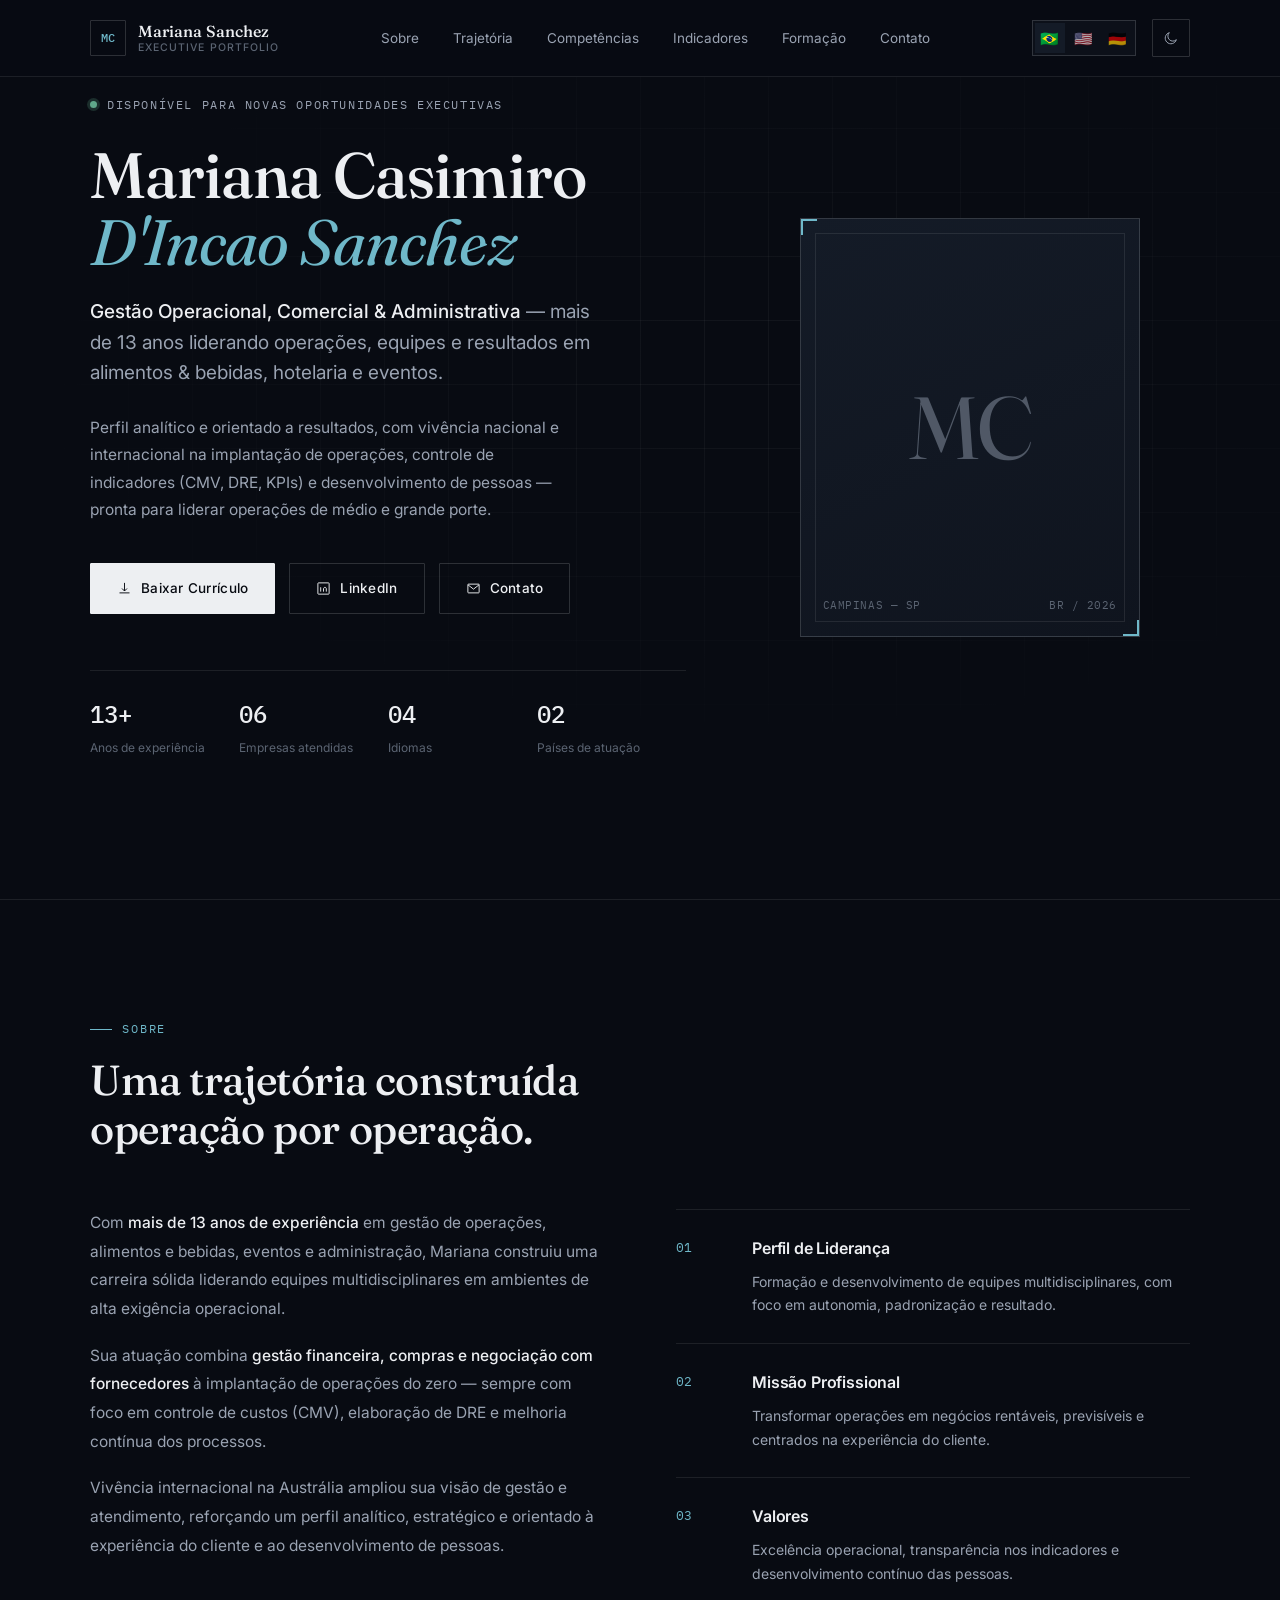
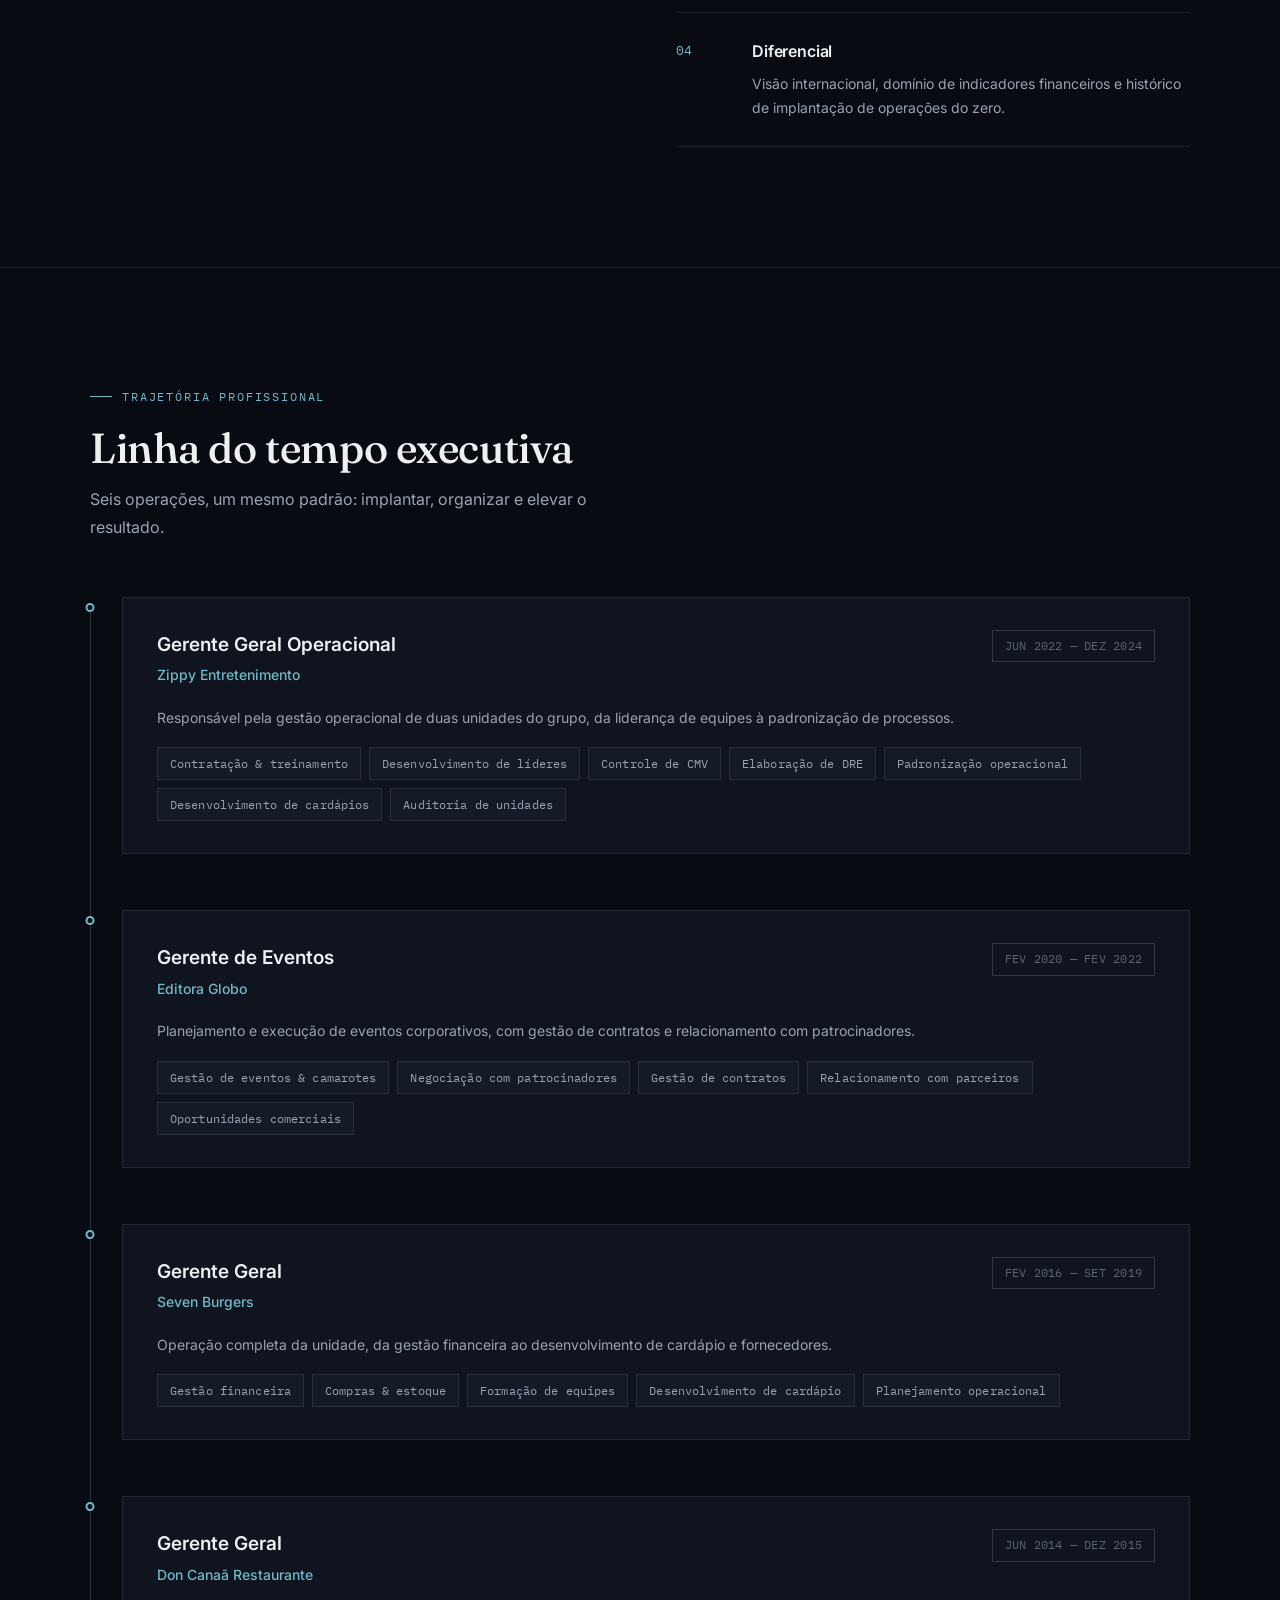
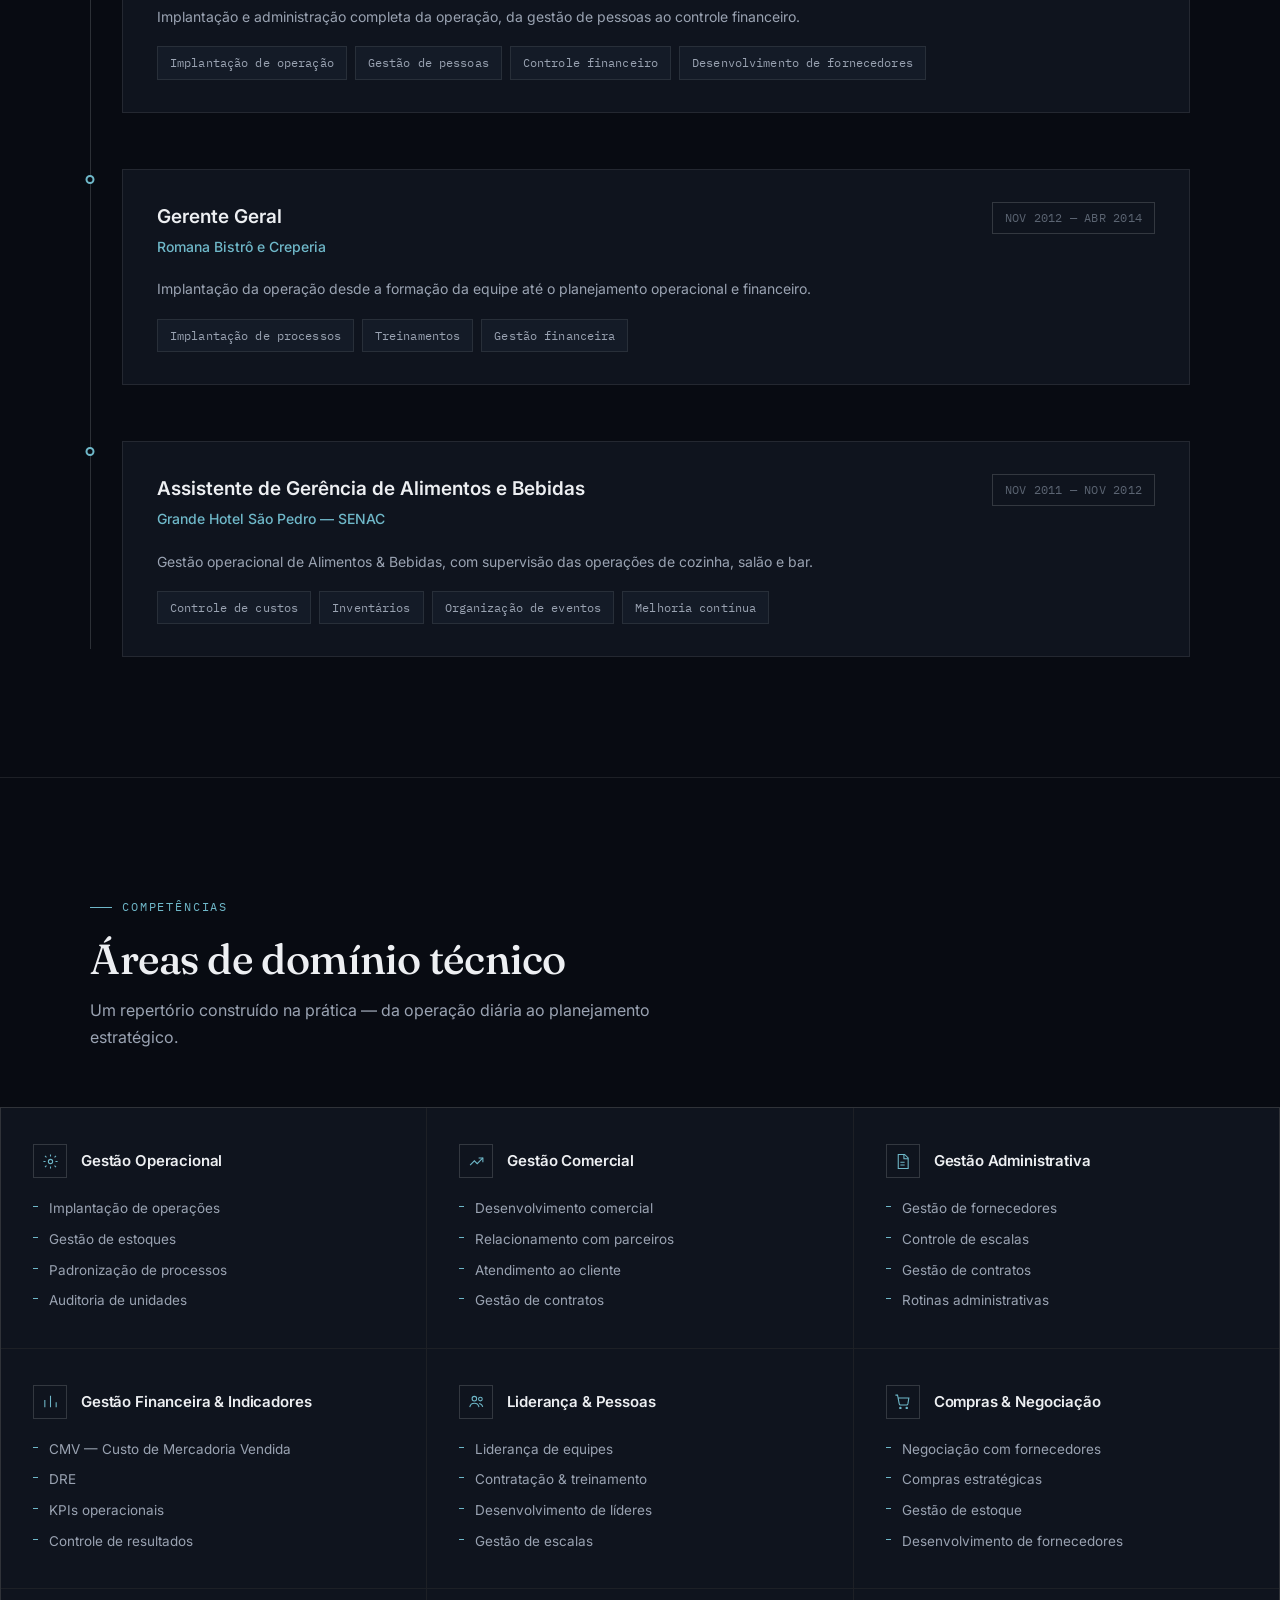
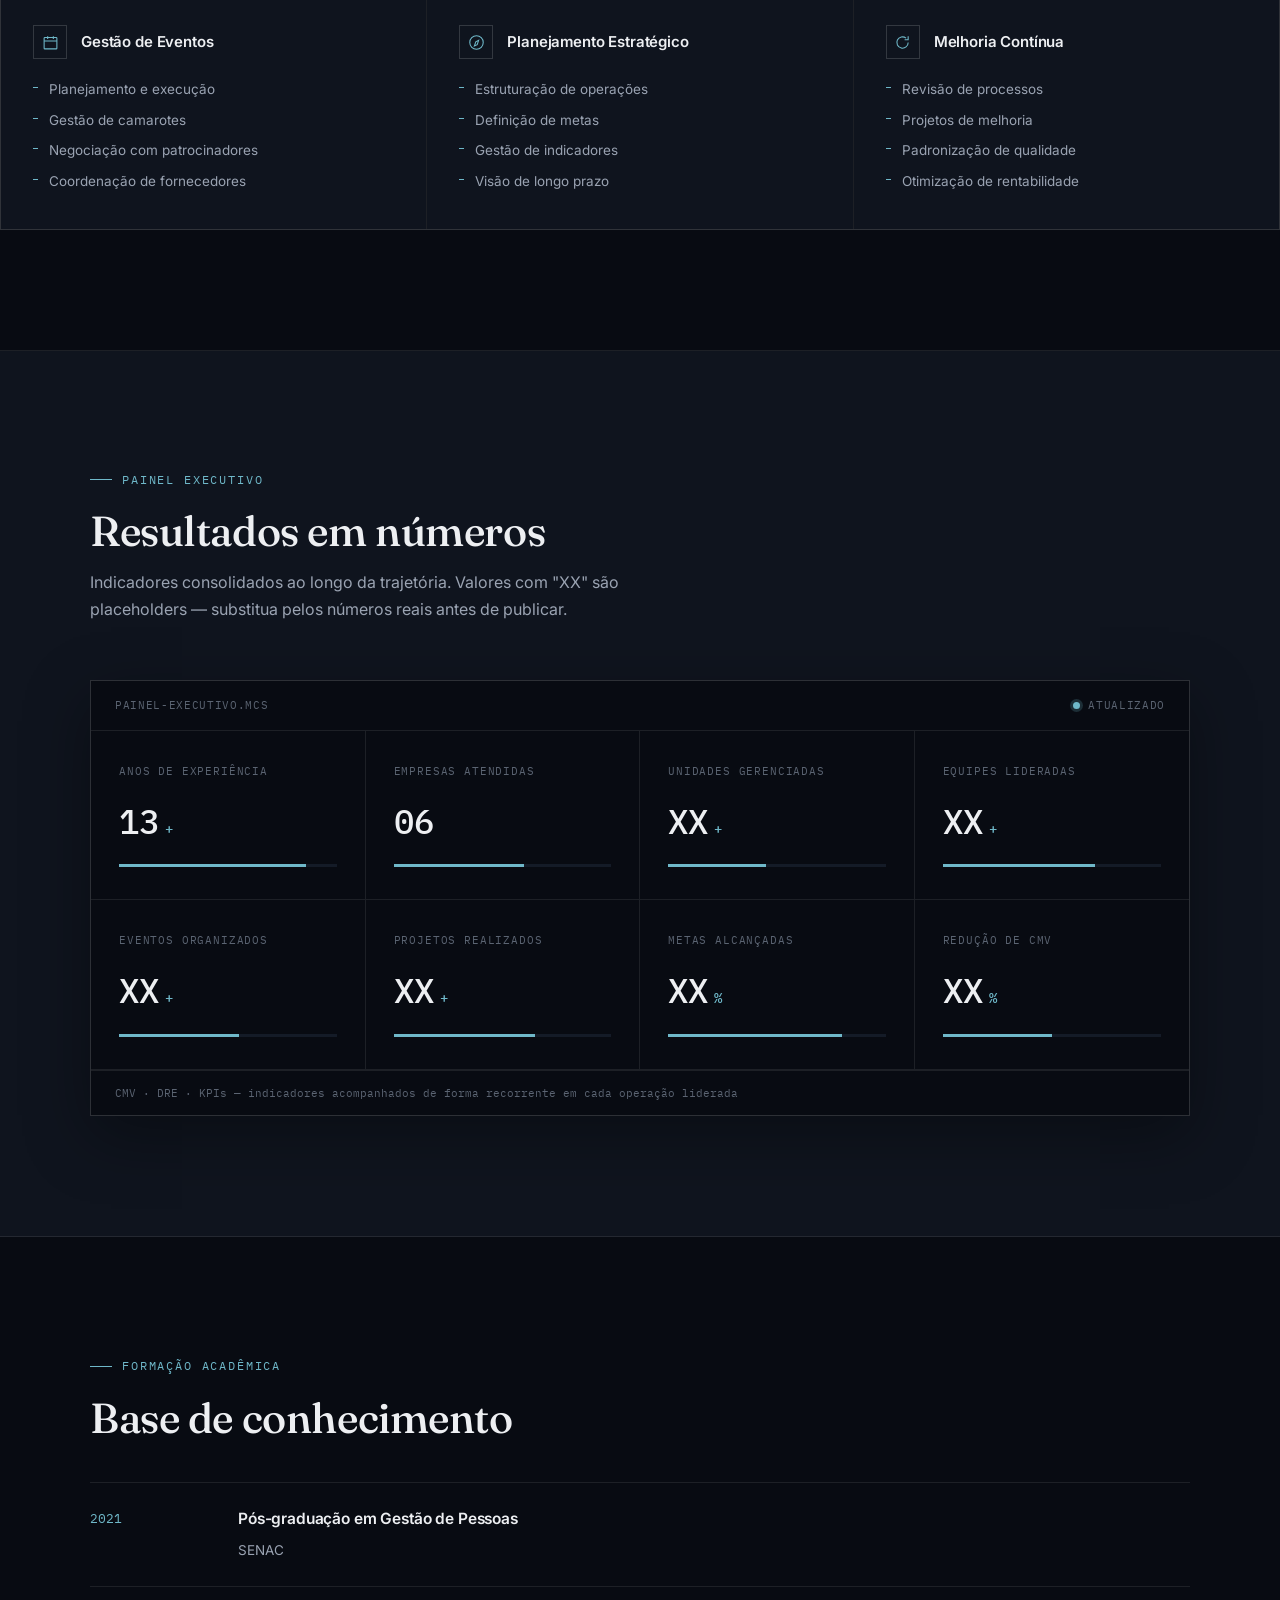
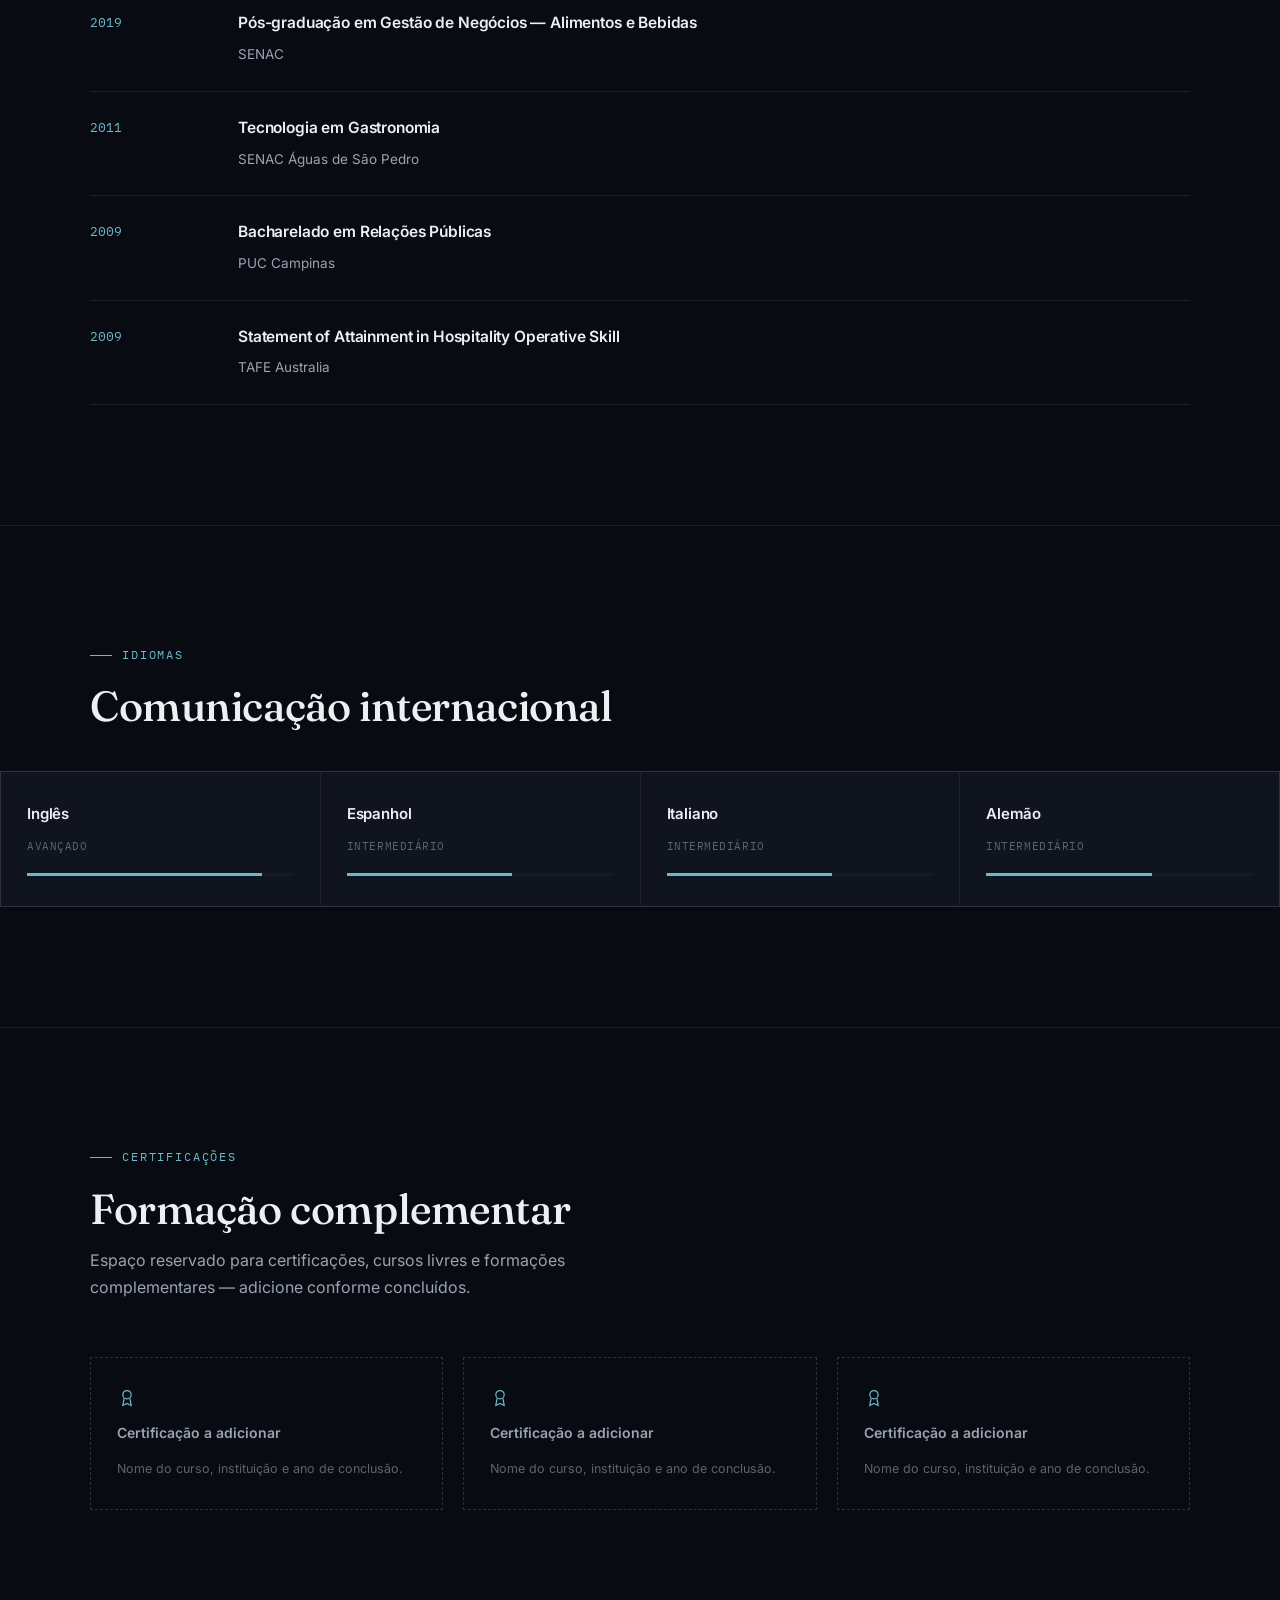
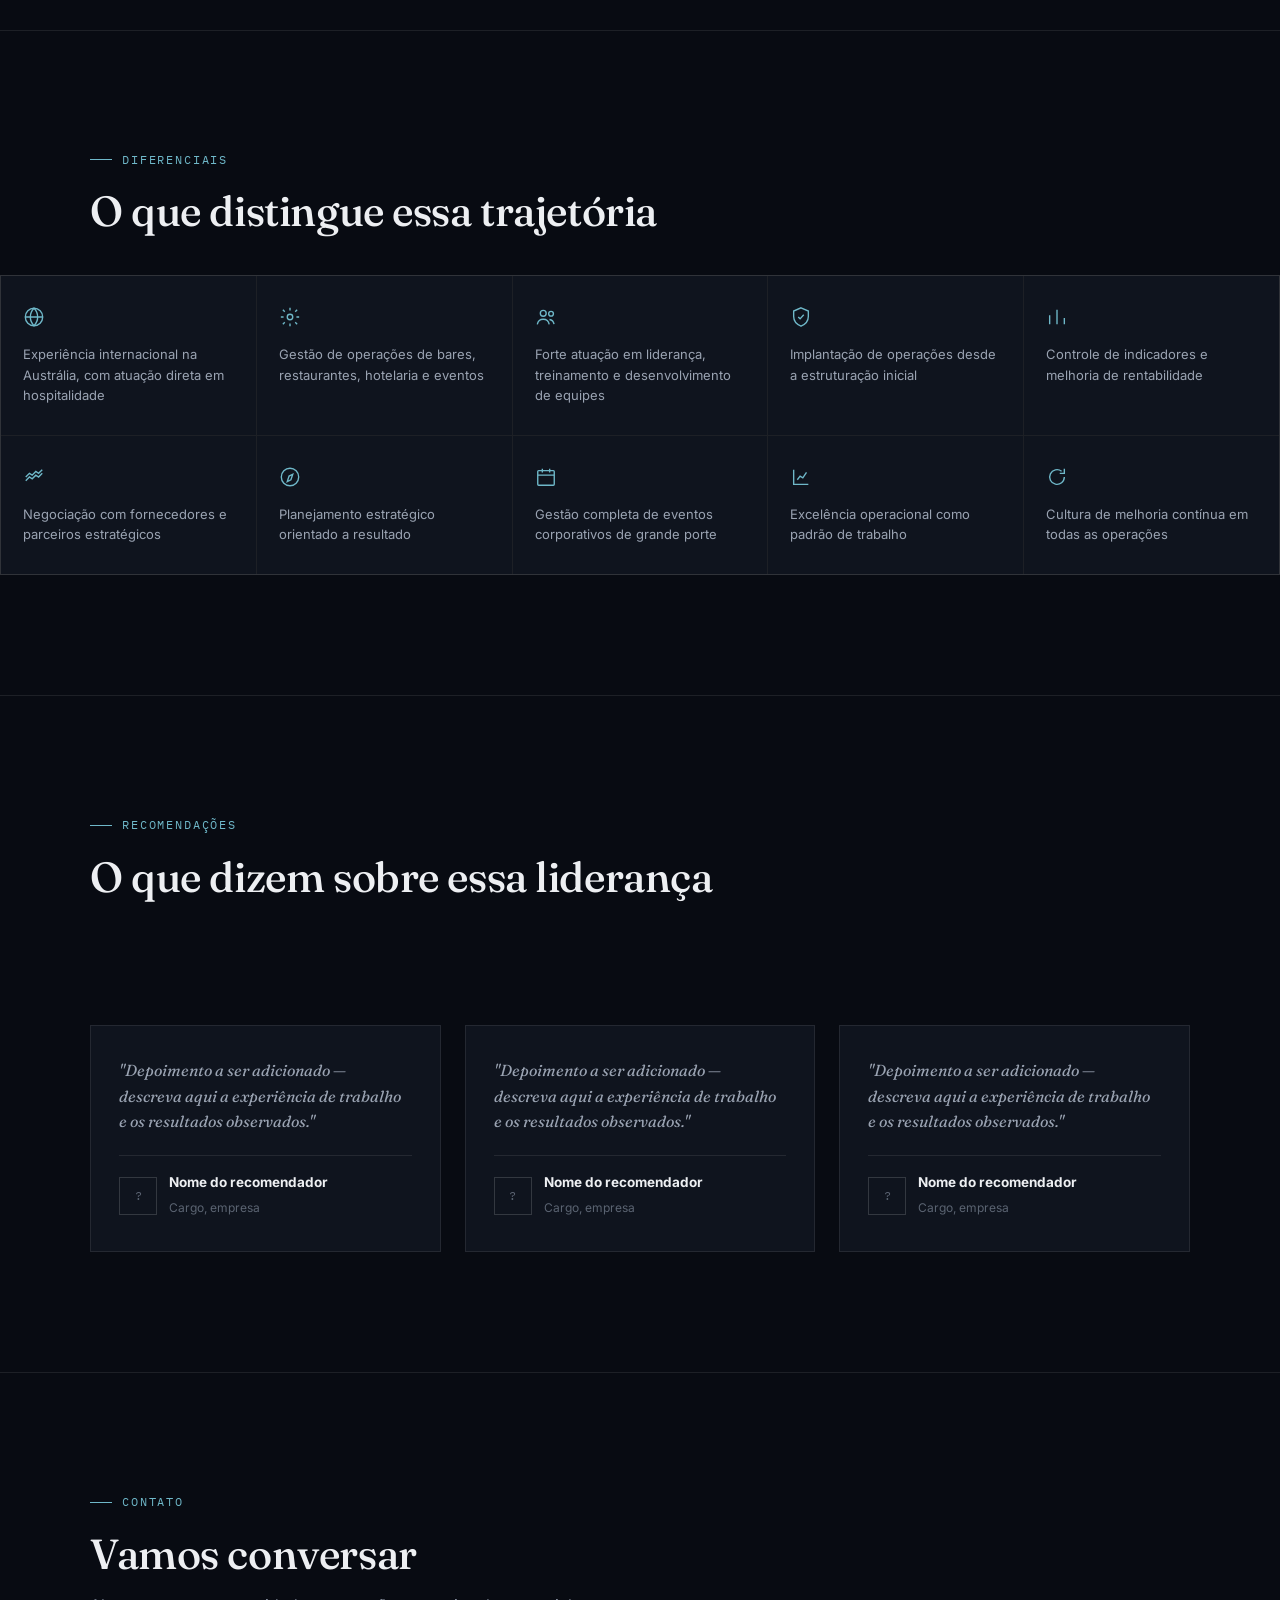
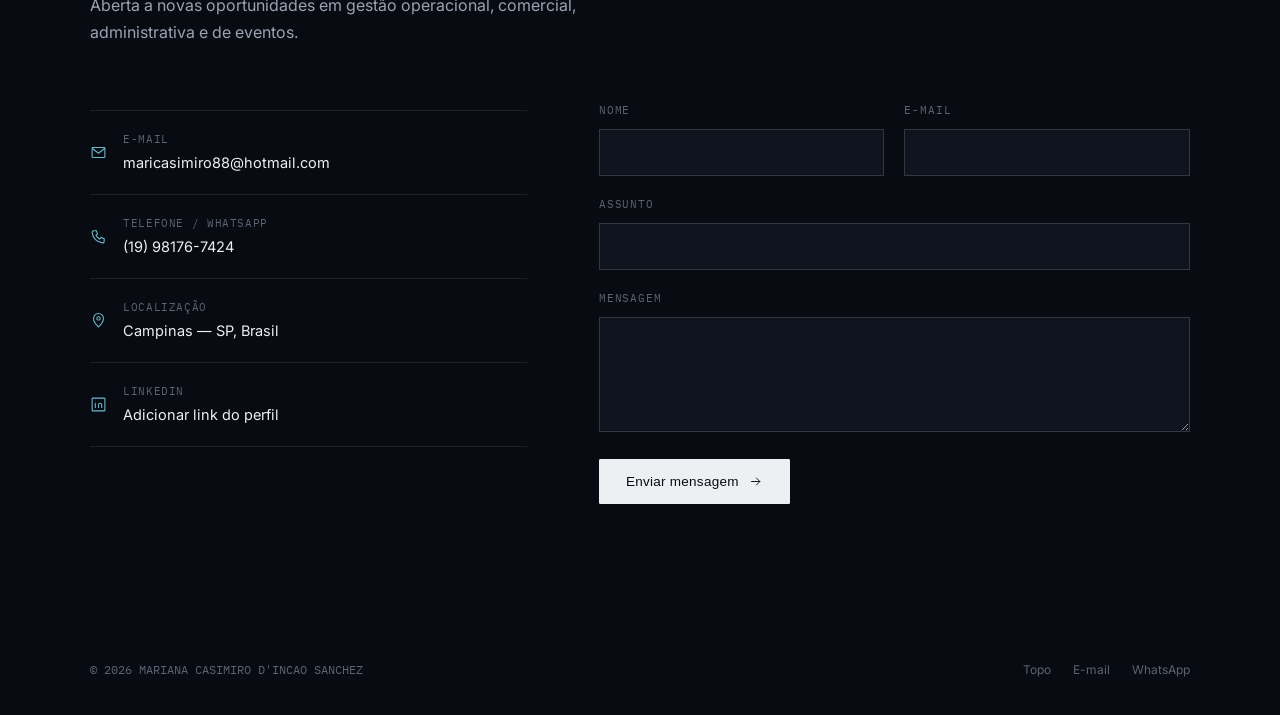
==== commit 0b907241: "Add multilingual switcher with English and German support" ====
--- a/index.html
+++ b/index.html
@@ -55,6 +55,11 @@
       <li><a href="#contato">Contato</a></li>
     </ul>
     <div class="nav-actions">
+      <div class="lang-switch" id="langSwitch" role="group" aria-label="Selecionar idioma do site">
+        <button class="lang-btn is-active" data-lang="pt" aria-pressed="true" aria-label="Português" title="Português">🇧🇷</button>
+        <button class="lang-btn" data-lang="en" aria-pressed="false" aria-label="English" title="English">🇺🇸</button>
+        <button class="lang-btn" data-lang="de" aria-pressed="false" aria-label="Deutsch" title="Deutsch">🇩🇪</button>
+      </div>
       <button class="theme-toggle" id="themeToggle" aria-label="Alternar tema claro/escuro">
         <svg class="icon-moon"><use href="#ic-moon"></use></svg>
         <svg class="icon-sun"><use href="#ic-sun"></use></svg>
--- a/styles.css
+++ b/styles.css
@@ -284,6 +284,40 @@
   gap: 16px;
 }
 
+.lang-switch {
+  display: inline-flex;
+  align-items: center;
+  gap: 4px;
+  border: 1px solid var(--border-strong);
+  padding: 2px;
+  background: color-mix(in srgb, var(--surface) 68%, transparent);
+}
+
+.lang-btn {
+  width: 30px;
+  height: 30px;
+  border: 0;
+  background: transparent;
+  display: inline-flex;
+  align-items: center;
+  justify-content: center;
+  cursor: pointer;
+  font-size: 15px;
+  line-height: 1;
+  opacity: .7;
+  transition: opacity .2s var(--ease), background .2s var(--ease), transform .2s var(--ease);
+}
+
+.lang-btn:hover {
+  opacity: 1;
+  transform: translateY(-1px);
+}
+
+.lang-btn.is-active {
+  opacity: 1;
+  background: var(--surface-2);
+}
+
 .theme-toggle,
 .menu-btn {
   width: 38px;
@@ -1384,6 +1418,17 @@
     gap: 10px;
   }
 
+  .lang-switch {
+    gap: 2px;
+    padding: 1px;
+  }
+
+  .lang-btn {
+    width: 28px;
+    height: 28px;
+    font-size: 14px;
+  }
+
   .hero {
     min-height: auto;
     align-items: flex-start;
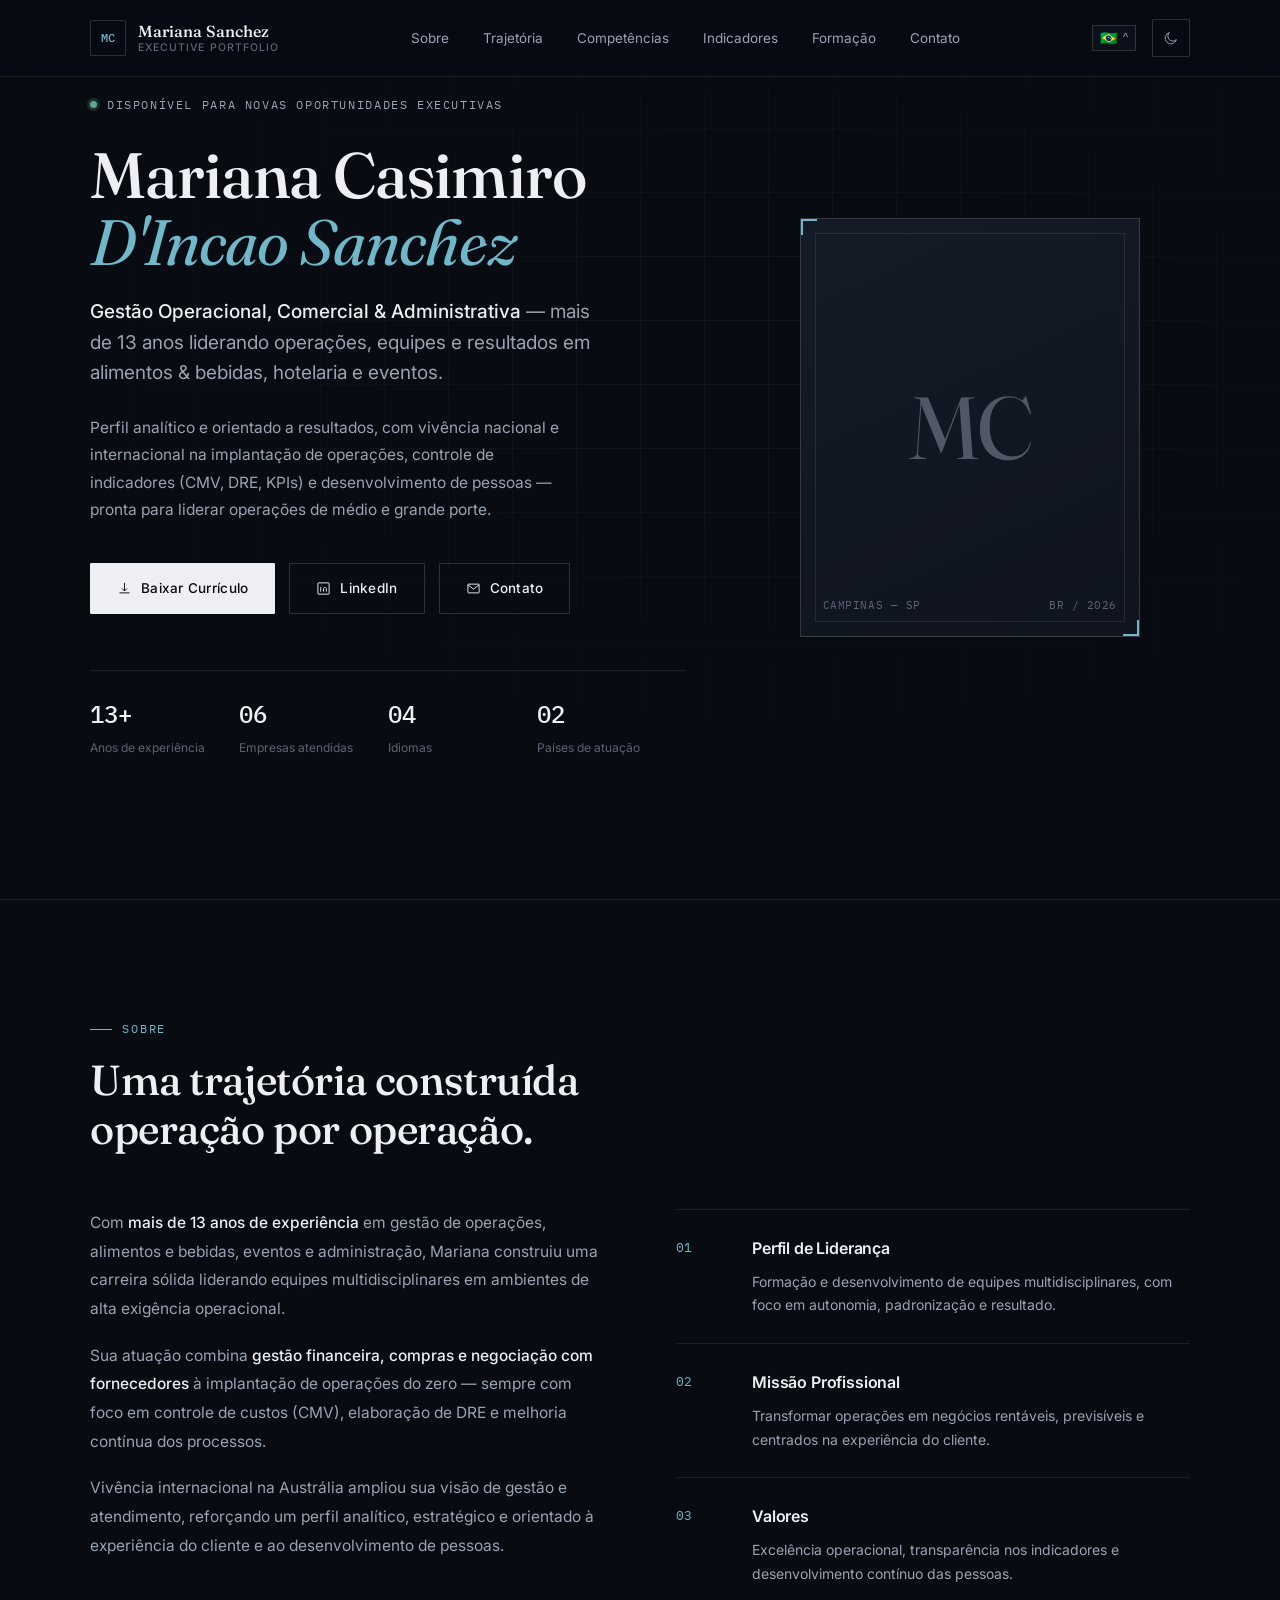
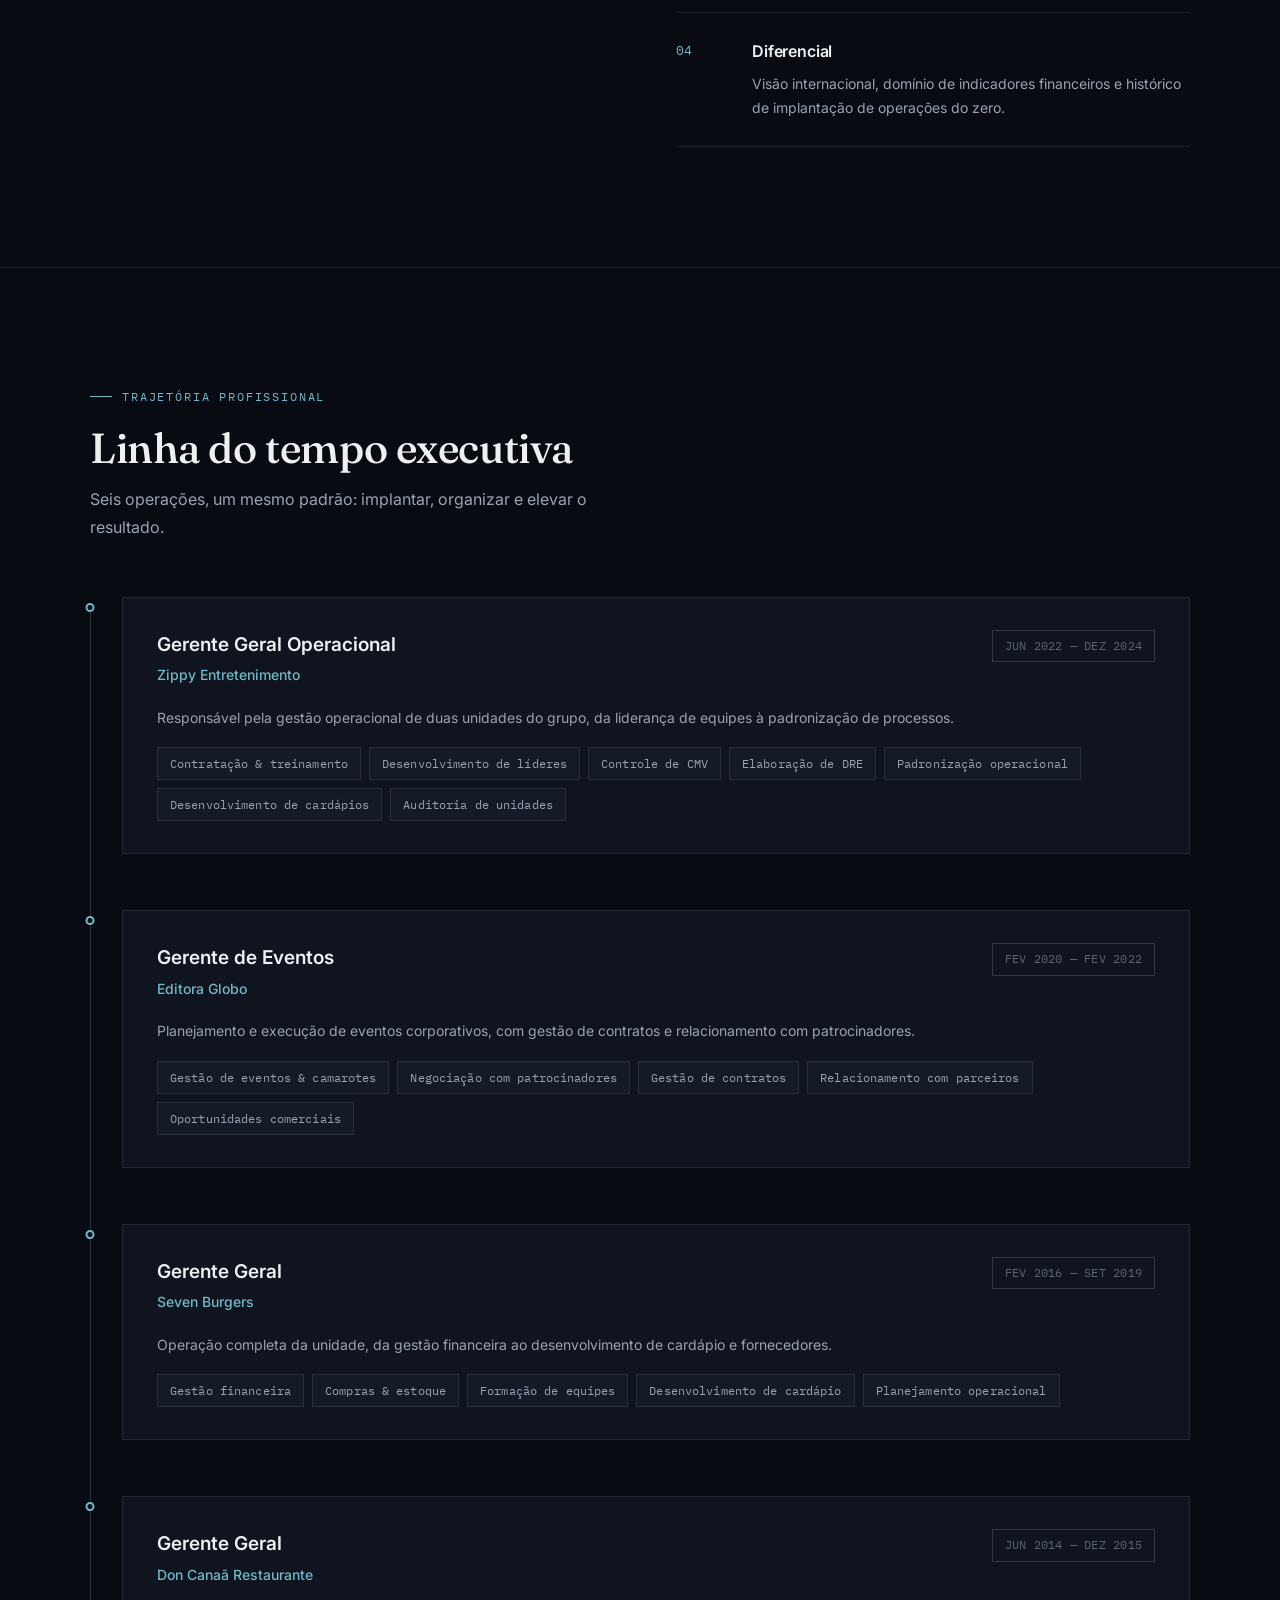
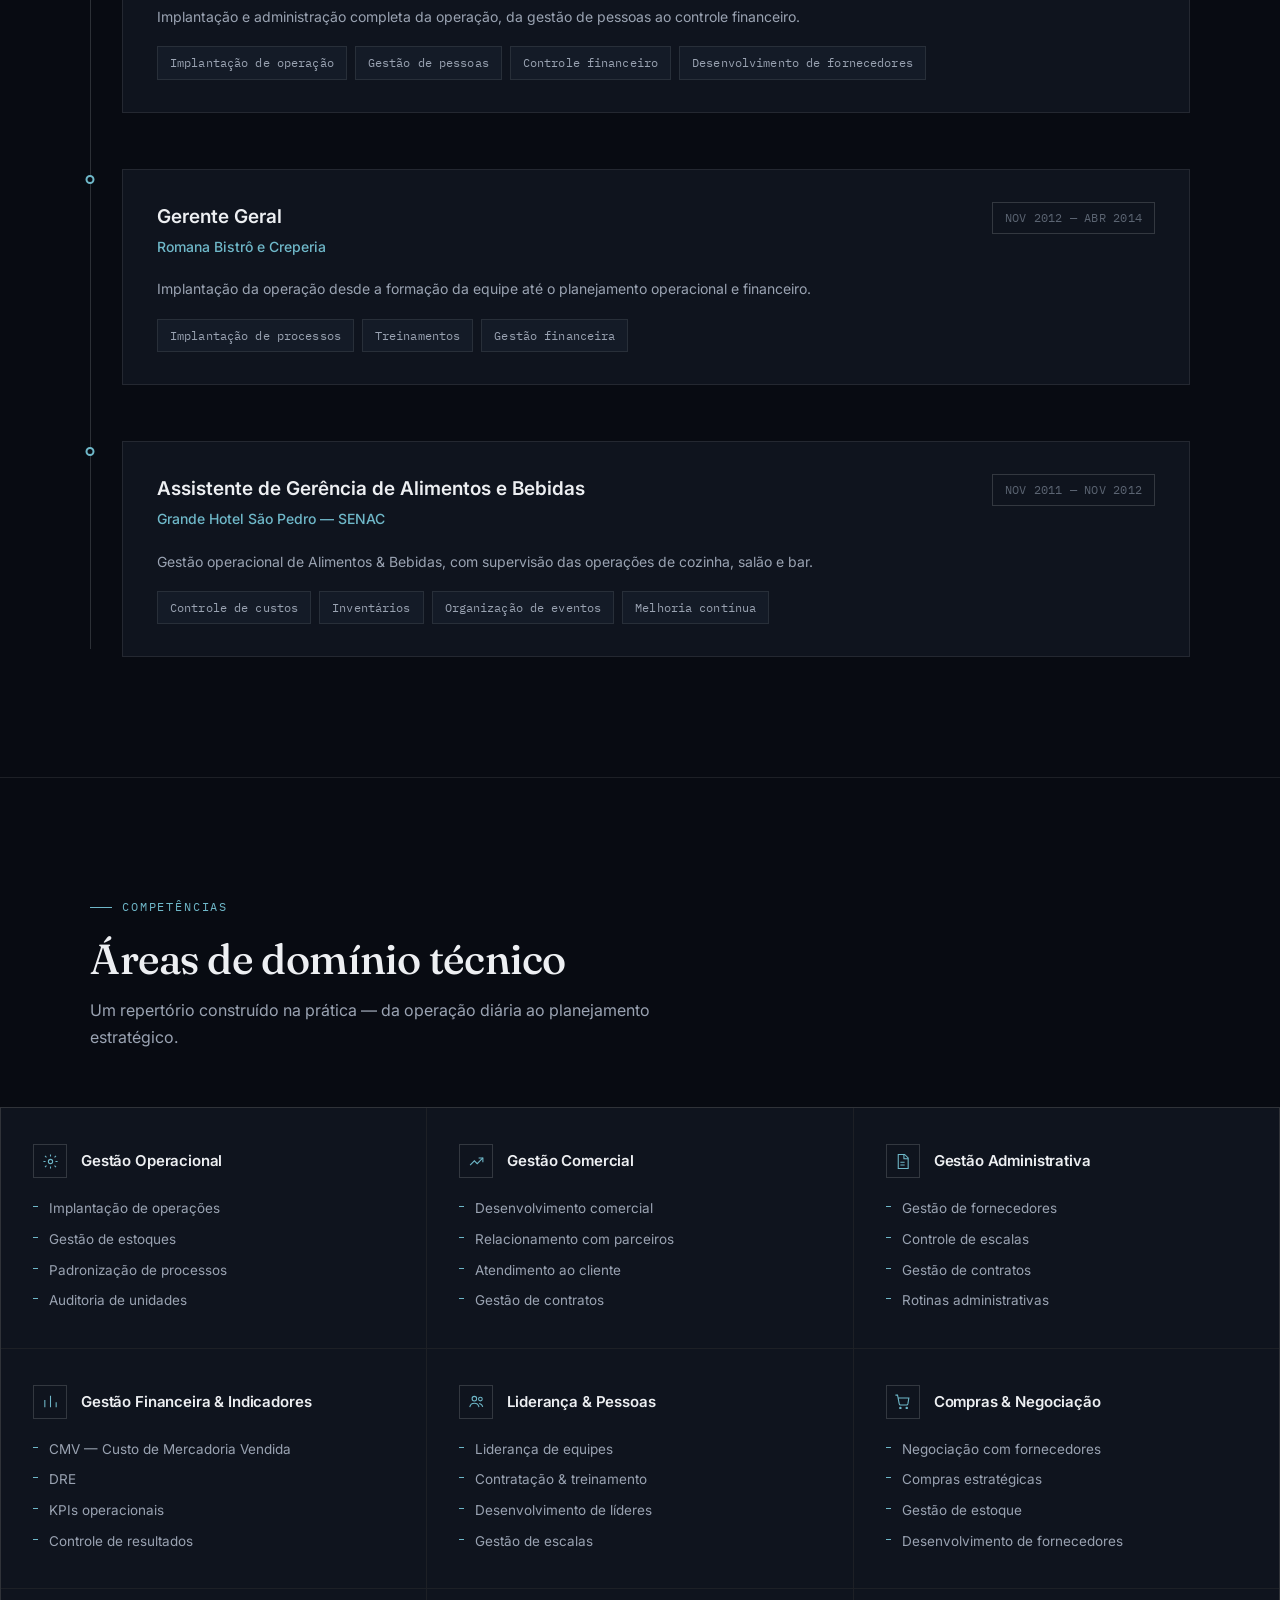
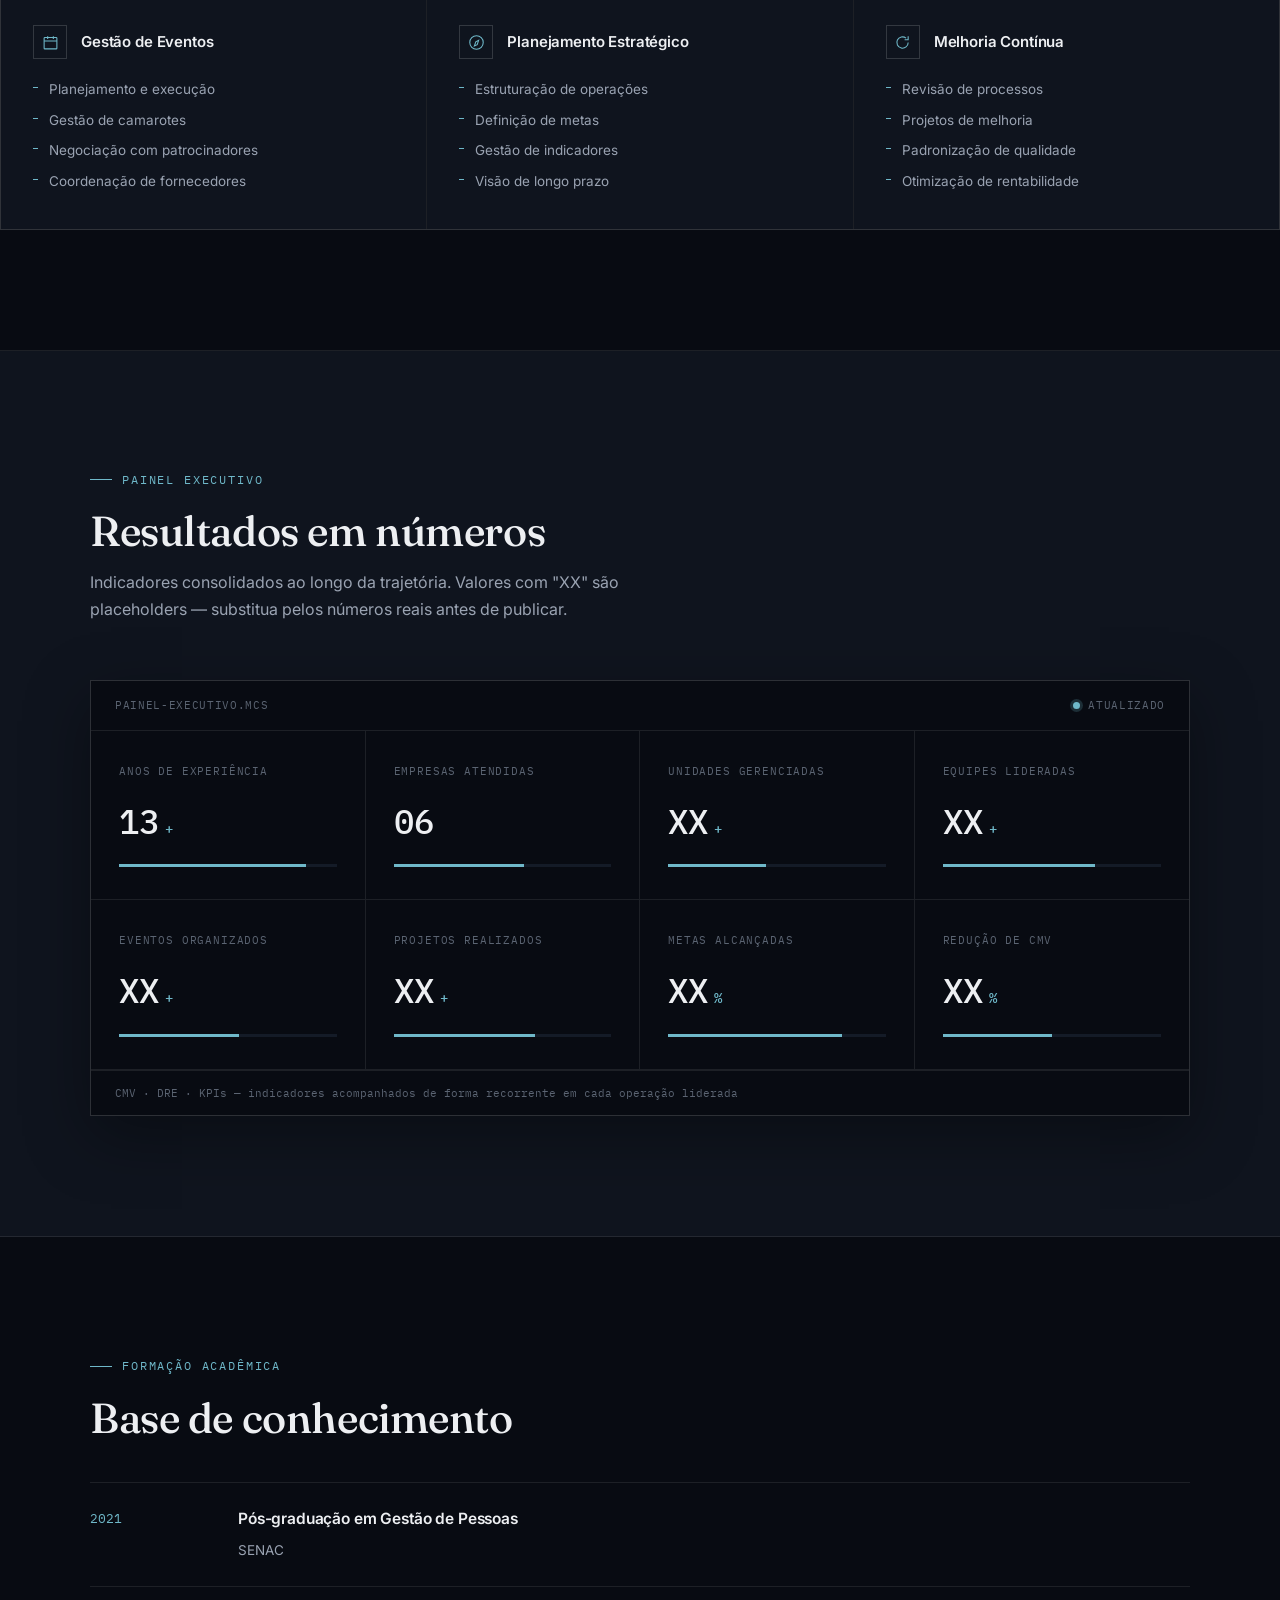
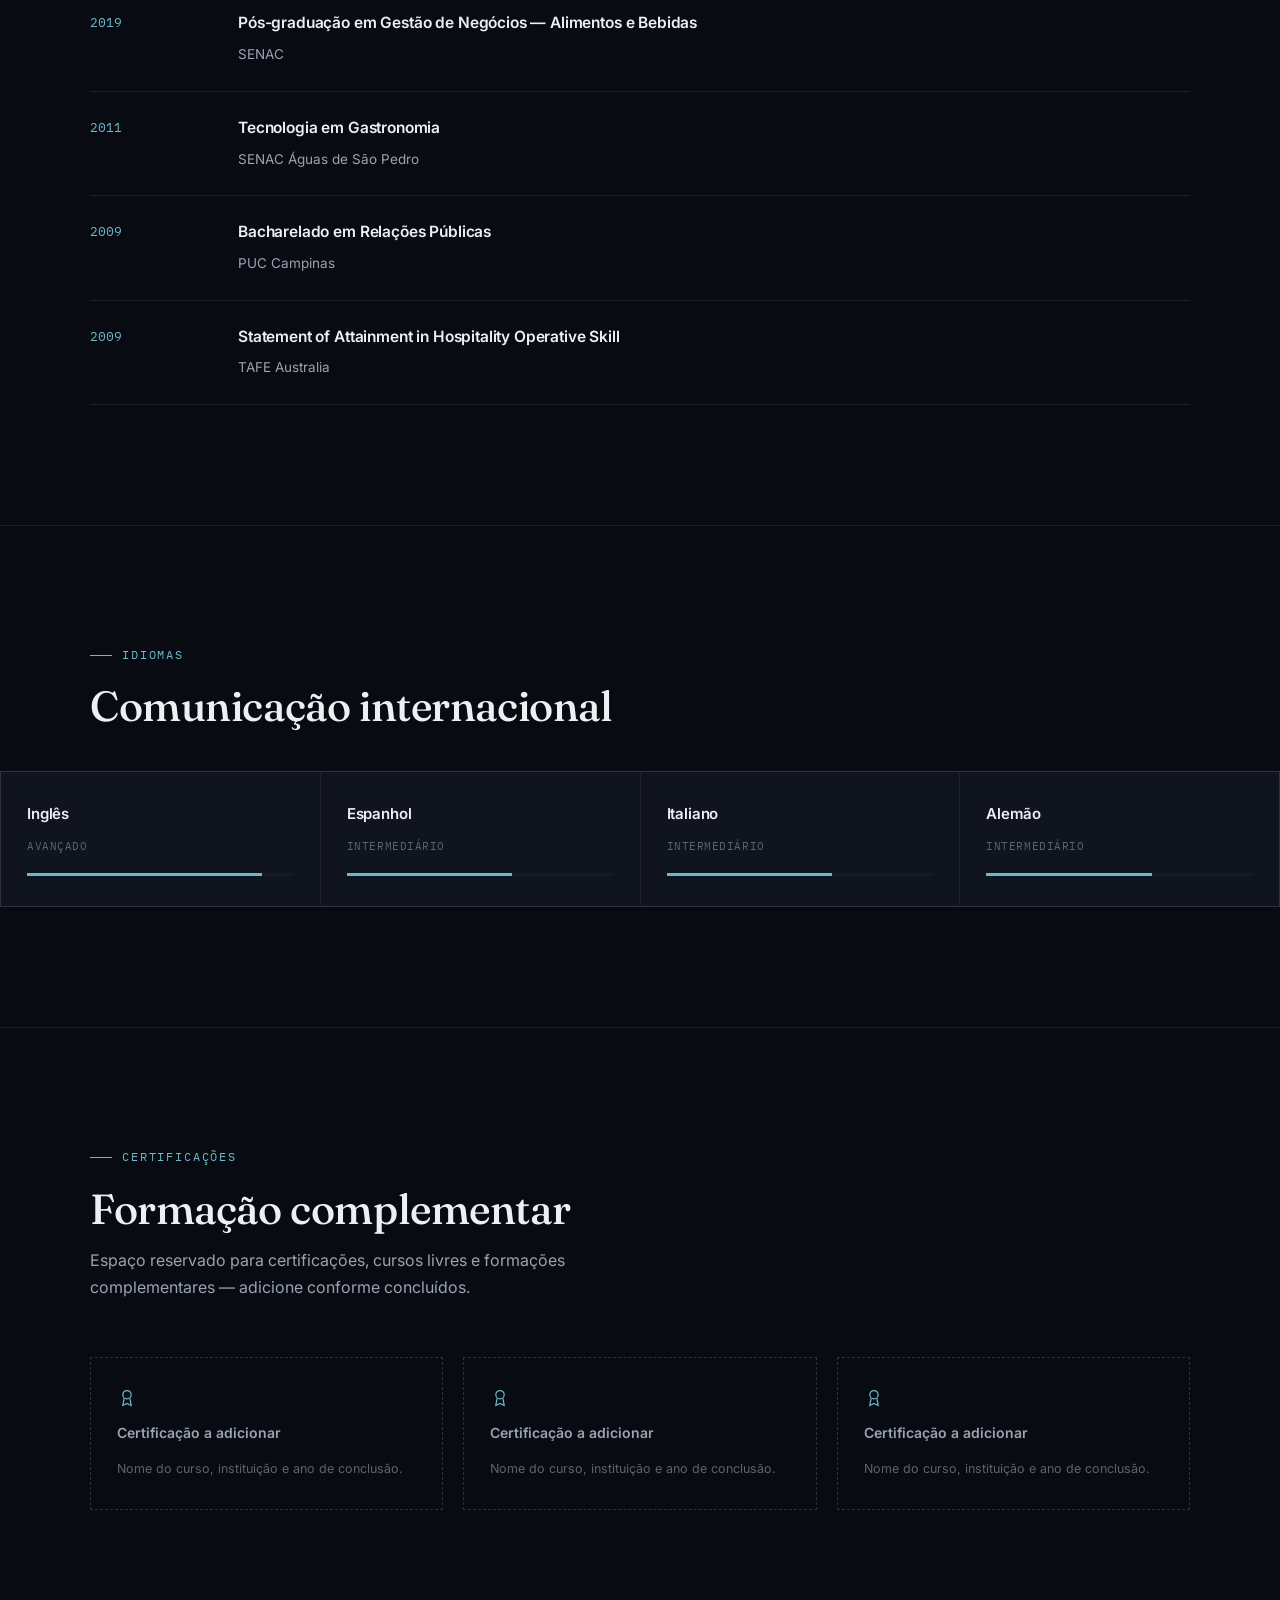
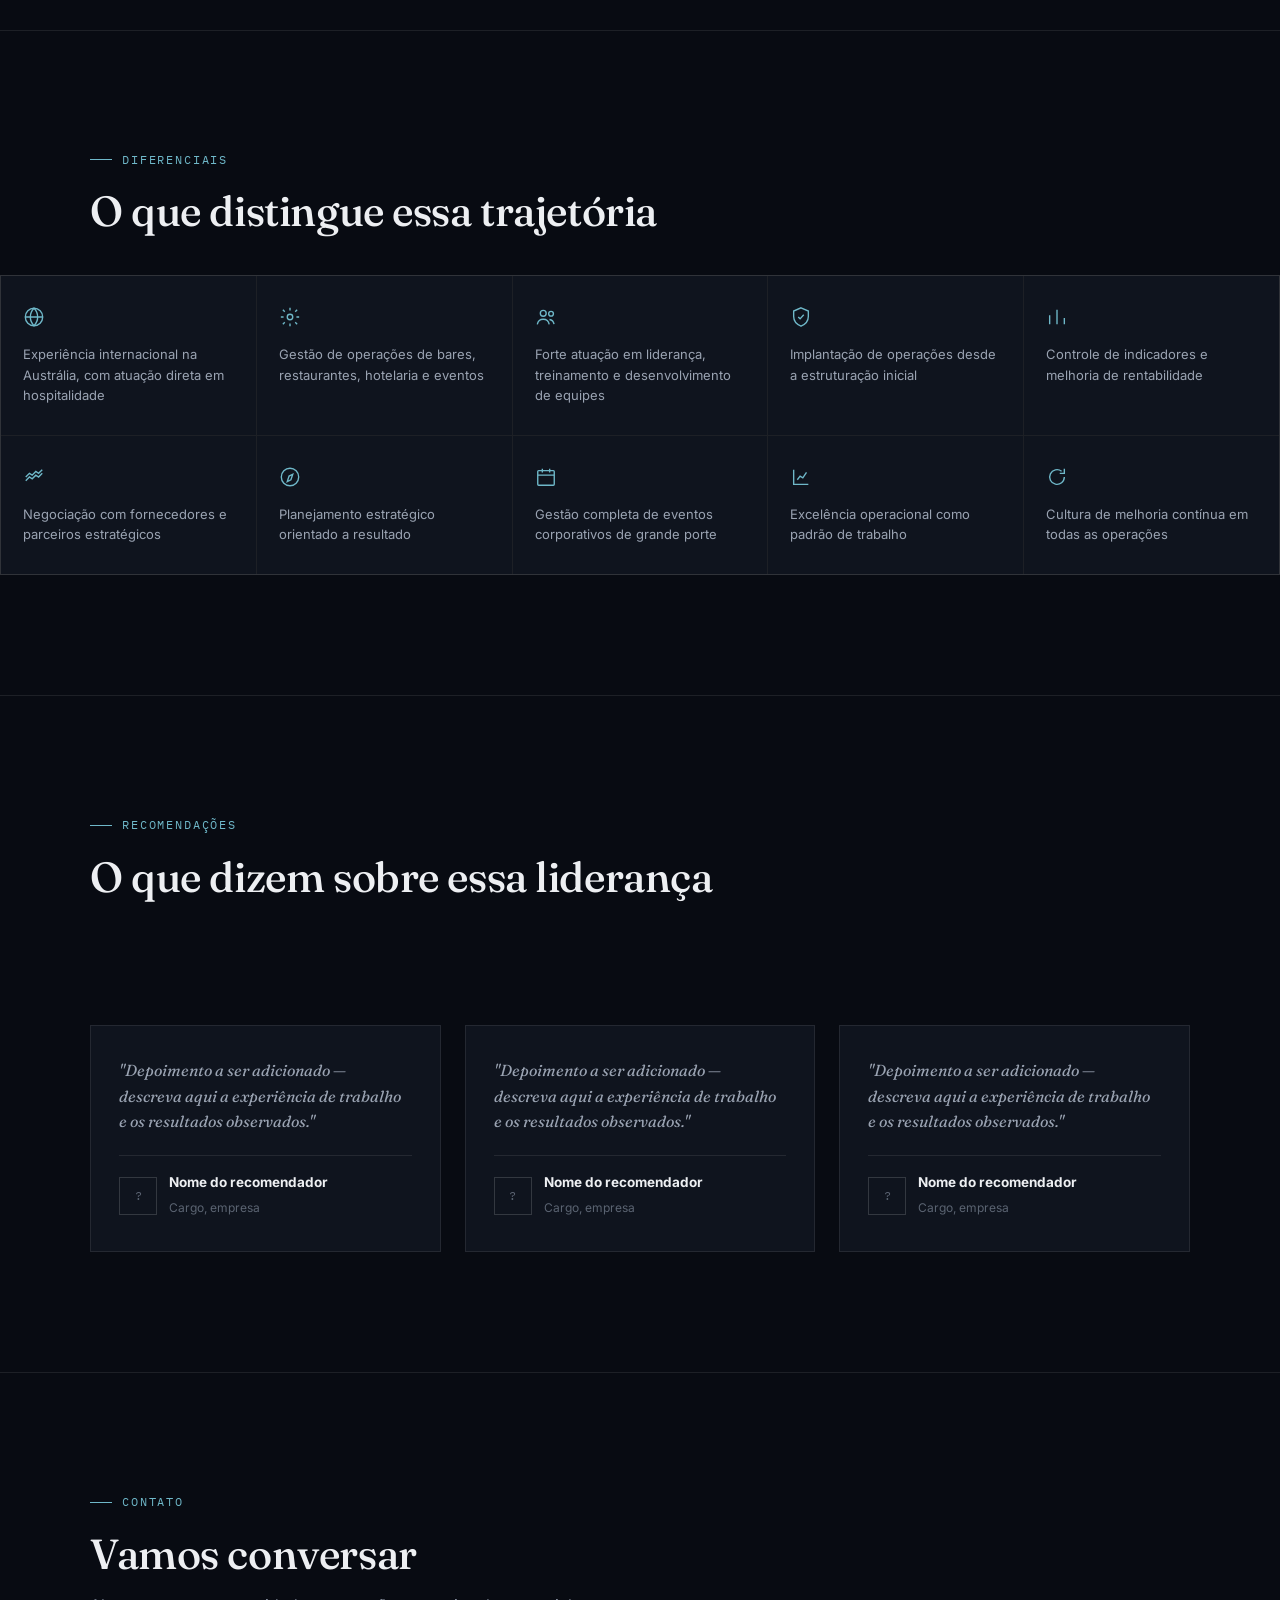
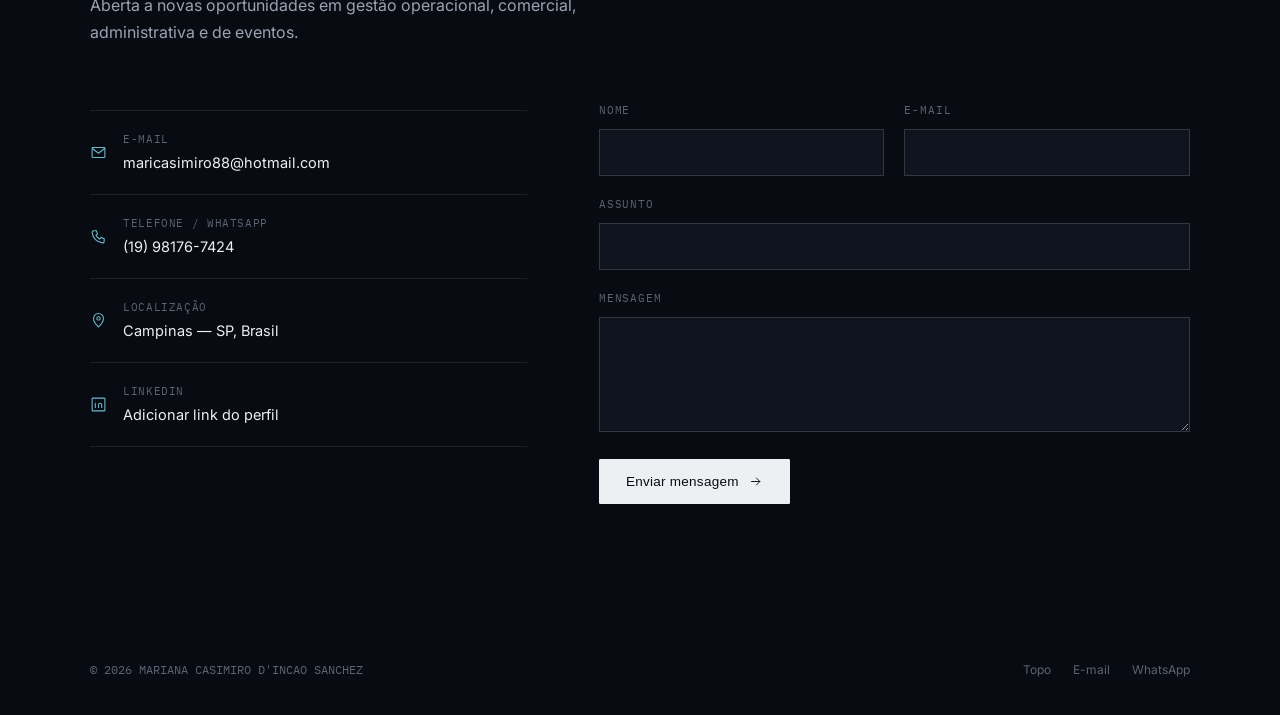
==== commit aecedd2b: "Restyle language switcher as flag dropdown" ====
--- a/index.html
+++ b/index.html
@@ -56,9 +56,15 @@
     </ul>
     <div class="nav-actions">
       <div class="lang-switch" id="langSwitch" role="group" aria-label="Selecionar idioma do site">
-        <button class="lang-btn is-active" data-lang="pt" aria-pressed="true" aria-label="Português" title="Português">🇧🇷</button>
-        <button class="lang-btn" data-lang="en" aria-pressed="false" aria-label="English" title="English">🇺🇸</button>
-        <button class="lang-btn" data-lang="de" aria-pressed="false" aria-label="Deutsch" title="Deutsch">🇩🇪</button>
+        <button class="lang-current" id="langToggle" aria-label="Abrir idiomas" aria-expanded="false" aria-controls="langMenu">
+          <span class="lang-current-flag" id="langCurrentFlag">🇧🇷</span>
+          <span class="lang-caret" aria-hidden="true">^</span>
+        </button>
+        <div class="lang-menu" id="langMenu">
+          <button class="lang-btn is-active" data-lang="pt" aria-pressed="true" aria-label="Português" title="Português">🇧🇷</button>
+          <button class="lang-btn" data-lang="en" aria-pressed="false" aria-label="English" title="English">🇺🇸</button>
+          <button class="lang-btn" data-lang="de" aria-pressed="false" aria-label="Deutsch" title="Deutsch">🇩🇪</button>
+        </div>
       </div>
       <button class="theme-toggle" id="themeToggle" aria-label="Alternar tema claro/escuro">
         <svg class="icon-moon"><use href="#ic-moon"></use></svg>
--- a/styles.css
+++ b/styles.css
@@ -285,26 +285,82 @@
 }
 
 .lang-switch {
+  position: relative;
+}
+
+.lang-current {
+  width: 44px;
+  height: 26px;
+  border: 1px solid var(--border-strong);
+  background: color-mix(in srgb, var(--surface) 70%, transparent);
   display: inline-flex;
   align-items: center;
-  gap: 4px;
+  justify-content: center;
+  gap: 6px;
+  cursor: pointer;
+  color: var(--text-dim);
+  transition: border-color .25s, color .25s;
+}
+
+.lang-current:hover {
+  color: var(--accent-2);
+  border-color: var(--accent-2);
+}
+
+.lang-current-flag {
+  font-size: 14px;
+  line-height: 1;
+}
+
+.lang-caret {
+  font-size: 11px;
+  line-height: 1;
+  transform: translateY(-1px);
+  transition: transform .2s var(--ease);
+}
+
+.lang-switch.open .lang-caret {
+  transform: translateY(1px) rotate(180deg);
+}
+
+.lang-menu {
+  position: absolute;
+  top: 36px;
+  right: 0;
+  z-index: 120;
+  display: flex;
+  flex-direction: column;
+  gap: 8px;
+  padding: 10px 8px;
   border: 1px solid var(--border-strong);
-  padding: 2px;
-  background: color-mix(in srgb, var(--surface) 68%, transparent);
+  border-radius: 12px;
+  background: var(--surface);
+  box-shadow: var(--shadow);
+  opacity: 0;
+  pointer-events: none;
+  transform: translateY(-6px);
+  transition: opacity .2s var(--ease), transform .2s var(--ease);
+}
+
+.lang-switch.open .lang-menu {
+  opacity: 1;
+  pointer-events: auto;
+  transform: translateY(0);
 }
 
 .lang-btn {
-  width: 30px;
-  height: 30px;
+  width: 34px;
+  height: 24px;
   border: 0;
   background: transparent;
   display: inline-flex;
   align-items: center;
   justify-content: center;
   cursor: pointer;
-  font-size: 15px;
+  font-size: 16px;
   line-height: 1;
-  opacity: .7;
+  opacity: .82;
+  border-radius: 8px;
   transition: opacity .2s var(--ease), background .2s var(--ease), transform .2s var(--ease);
 }
 
@@ -1418,15 +1474,20 @@
     gap: 10px;
   }
 
-  .lang-switch {
-    gap: 2px;
-    padding: 1px;
+  .lang-current {
+    width: 42px;
+    height: 26px;
   }
 
   .lang-btn {
-    width: 28px;
-    height: 28px;
+    width: 32px;
+    height: 24px;
     font-size: 14px;
+  }
+
+  .lang-menu {
+    top: 34px;
+    right: -2px;
   }
 
   .hero {
